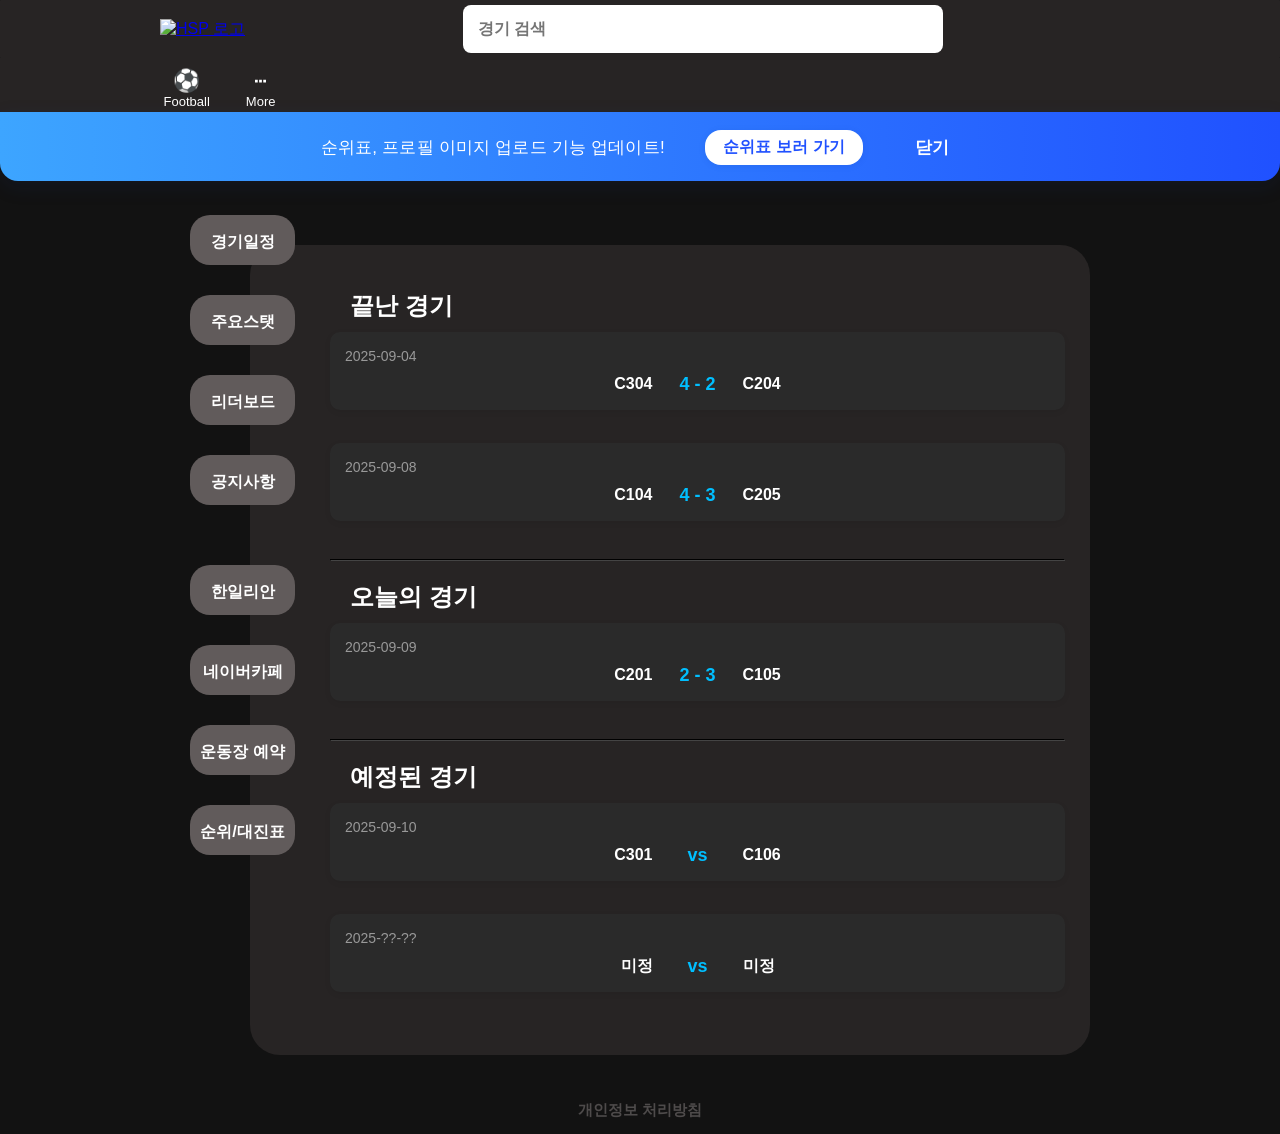
==== index.html @ 28b59bea "Add files via upload" ====
<!DOCTYPE html>
<html lang="ko">
<head>
    <meta charset="UTF-8">
    <meta name="viewport" content="width=device-width, initial-scale=1.0">
    <title>한일픽</title>
    <link rel="stylesheet" href="base.css">
    <link rel="stylesheet" href="matches.css">
    <link rel="stylesheet" href="features.css">
    <link rel="stylesheet" href="modal.css">
    <link rel="icon" href="https://i.imgur.com/Lu3D6Qb.png"/>
    
<!-- Firebase SDK CDN -->
<script type="module">
  import {
    initializeApp
  } from 'https://www.gstatic.com/firebasejs/10.7.1/firebase-app.js';
  
  import {
    getAuth, createUserWithEmailAndPassword, signInWithEmailAndPassword,
    signOut, onAuthStateChanged, updateProfile, sendEmailVerification,
    sendPasswordResetEmail 
  } from 'https://www.gstatic.com/firebasejs/10.7.1/firebase-auth.js';

  import {
    getFirestore,
    doc, setDoc, getDoc, onSnapshot,
    collection, query, where, getDocs
  } from 'https://www.gstatic.com/firebasejs/10.7.1/firebase-firestore.js';

  import {
    getStorage, ref, uploadBytes, getDownloadURL, deleteObject
  } from 'https://www.gstatic.com/firebasejs/10.7.1/firebase-storage.js';

  window.firebase = {
    initializeApp,
    getAuth,
    createUserWithEmailAndPassword,
    signInWithEmailAndPassword,
    signOut,
    onAuthStateChanged,
    sendEmailVerification,
    sendPasswordResetEmail,
    updateProfile,
    getFirestore,
    doc,
    setDoc,
    getDoc,
    collection,
    query,
    where,
    getDocs,
    onSnapshot,
    getStorage,
    ref,
    uploadBytes,
    getDownloadURL,
    deleteObject
  };
</script>

</head>
<body>
    
<header class="navbar">
  <a href="index.html" class="logo">
    <img src="https://i.imgur.com/2cOnCSN.png" alt="HSP 로고" class="logo-img">
  </a>
  <div class="navbar-center">
    <input type="text" class="search-bar" placeholder="경기 검색" autocomplete="off" name="search">
    <div id="profile-box"></div>
  </div>
    </header>

    <nav class="sports-navbar">
        <a class="sports-link active" href="index.html">
            <span class="sports-icon">⚽</span>
            Football
        </a>
        <a class="sports-link" href="#" id="moreLink">
            <span class="sports-icon">⋯</span>
            More
        </a>
    </nav>

<div class="top-notice" id="topNotice">
  <div class="notice-message">
      순위표, 프로필 이미지 업로드 기능 업데이트!
      <a href="leaderboard.html" target="_blank">순위표 보러 가기</a>
      <button class="close-notice">닫기</button>
  </div>
</div>

    <div id="moreModal" class="modal">
        <div class="modal-content">
            <span class="close" id="closeMoreModal">&times;</span>
            <p>더 많은 종목을 추가할 예정입니다</p>
        </div>
    </div>

    <div class="sidebar_1">
        <a href="schedule.html"><h3>경기일정</h3></a>
    </div>

    <div class="sidebar_2">
        <a href="stats.html"><h3>주요스탯</h3></a>
    </div>

    <div class="sidebar_3">
        <a href="leaderboard.html"><h3>리더보드</h3></a>
    </div>

    <div class="sidebar_4">
        <a href="notice.html"><h3>공지사항</h3></a>
    </div>

    <div class="sidebar_5">
        <a href="https://www.hanilians.xyz/"><h3>한일리안</h3></a>
    </div>

    <div class="sidebar_6">
        <a href="https://cafe.naver.com/browns28nd"><h3>네이버카페</h3></a>
    </div>

    <div class="sidebar_7">
        <a href="https://docs.google.com/spreadsheets/d/1R76vC2ENUroEGxSKp9Sx7zwIBLK0iId21OMkAElJoX0/edit?gid=0#gid=0"><h3>운동장 예약</h3></a>
    </div>

    <div class="sidebar_8">
        <a href="standing_table.html"><h3>순위/대진표</h3></a>
    </div>

    <main>
        <section class="main">
            <!-- 관리자 전용 경기 추가 버튼 -->
            <div class="admin-controls">
                <button id="adminAddMatchBtn" style="display: none;">&nbsp;경기 추가</button>
            </div>

            <h2>&nbsp;&nbsp;&nbsp;끝난 경기</h2>
            <div class="match-list">
                <div class="match" data-match-id="45">
                    <div class="match-info">
                        <div class="match-date">2025-09-04</div>
                        <div class="match-teams">
                            <span class="team home">C304</span>
                            <span class="score">4 - 2</span>
                            <span class="team away">C204</span>
                        </div>
                    </div>
                </div>
                
                <div class="match" data-match-id="46">
                    <div class="match-info">
                        <div class="match-date">2025-09-08</div>
                        <div class="match-teams">
                            <span class="team home">C104</span>
                            <span class="score">4 - 3</span>
                            <span class="team away">C205</span>
                        </div>
                    </div>
                </div>
            </div>
            <div class="more-list">
            </div>
            <hr>
            <h2>&nbsp;&nbsp;&nbsp;오늘의 경기</h2>
            <div class="match-list">
                <div class="match" data-match-id="47">
                    <div class="match-info">
                        <div class="match-date">2025-09-09</div>
                        <div class="match-teams">
                            <span class="team home">C201</span>
                            <span class="score">2 - 3</span>
                            <span class="team away">C105</span>
                        </div>
                    </div>
                </div>
            </div>
            <hr>
            <h2>&nbsp;&nbsp;&nbsp;예정된 경기</h2>
            <div class="match-list">
                <div class="match" data-match-id="48">
                    <div class="match-info">
                        <div class="match-date">2025-09-10</div>
                        <div class="match-teams">
                            <span class="team home">C301</span>
                            <span class="score">vs</span>
                            <span class="team away">C106</span>
                        </div>
                    </div>
                </div>
                
                <div class="match" data-match-id="0">
                    <div class="match-info">
                        <div class="match-date">2025-??-??</div>
                        <div class="match-teams">
                            <span class="team home">미정</span>
                            <span class="score">vs</span>
                            <span class="team away">미정</span>
                        </div>
                    </div>
                </div>
            </div>
            <div class="more-list">
            </div>
        </section>
        <p></p>
        <p></p>
    </main>

    <footer class="custom-footer">
      <a class="footer-link" href="footer.html">개인정보 처리방침</a>
    </footer>

    <div class="match-details-panel" id="matchDetailsPanel">
        <div class="panel-header">
            <button class="close-panel" id="closePanelBtn">×</button>
            <h2 id="panelTitle">경기 상세 정보</h2>
        </div>
        <div class="panel-content" id="panelContent">
        </div>
    </div>
    <div class="overlay" id="overlay"></div>

    <!-- 로그인 모달 -->
    <div id="loginModal" class="auth-modal" style="display: none;">
       <div class="auth-modal-content">
         <span class="auth-modal-close" id="closeLoginModal">&times;</span>
         <h2 style="margin-bottom: 24px;">로그인</h2>
         <div class="auth-form">
           <input id="loginEmail" type="email" placeholder="아이디(이메일)" autocomplete="username" name="email" />
           <input id="loginPassword" type="password" placeholder="비밀번호" autocomplete="current-password" name="password" />
           <button id="doLogin" class="auth-btn login-btn" style="width: 100%; margin: 12px 0;">로그인</button>
         </div>
        <div style="display: flex; justify-content: space-between; margin-top: 10px;">
          <a href="#" id="openSignupLink" style="color: #2051ff; font-size: 15px; text-decoration: underline;">가입하기</a>
          <a href="#" id="openPasswordResetLink" style="color: #2051ff; font-size: 15px;">비밀번호를 잊어버리셨나요?</a>
        </div>
       </div>
    </div>

    <!-- 회원가입 모달 -->
    <div id="signupModal" class="auth-modal" style="display: none;">
       <div class="auth-modal-content">
         <span class="auth-modal-close" id="closeSignupModal">&times;</span>
         <h2 style="margin-bottom: 24px;">회원가입</h2>
         <div class="auth-form">
           <input id="signupEmail" type="email" placeholder="이메일 (@hanilgo.cnehs.kr)" name="email" />
           <input id="signupPassword" type="password" placeholder="비밀번호 (6자 이상)" name="password" />
           <button id="openProfileModalBtn" class="auth-btn signup-btn" style="width: 100%; margin: 12px 0;">다음</button>
         </div>
         <div style="display: flex; justify-content: flex-end; margin-top: 10px;">
           <a href="#" id="backToLoginLink" style="color: #2051ff; font-size: 15px; text-decoration: underline;">로그인으로 돌아가기</a>
         </div>
       </div>
    </div>

    <!-- 프로필 모달 (회원가입 완료용) -->
<div id="profileModal" class="auth-modal" style="display: none;">
    <div class="auth-modal-content">
        <span class="auth-modal-close" id="closeProfileModal">&times;</span>
        <h2 style="margin-bottom: 24px;">프로필 설정</h2>
        <div class="auth-form">
            <p style="color: #666; margin-bottom: 16px; font-size: 14px;">
                닉네임을 설정해주세요. (2-20자)
            </p>
            <input id="nickname" type="text" placeholder="닉네임 입력" maxlength="20" />
            
            <!-- 버튼들 -->
            <div class="modal-buttons" style="display: flex; gap: 10px; margin-top: 20px;">
                <button id="signupSaveProfileBtn" class="auth-btn" style="flex: 1;">저장하고 가입</button>
                <button id="checkVerificationBtn" class="auth-btn" style="flex: 1; display: none;">이메일 인증 확인</button>
            </div>
        </div>
    </div>
</div>

    <!-- 비밀번호 재설정 모달 -->
    <div id="passwordResetModal" class="auth-modal" style="display: none;">
      <div class="auth-modal-content">
        <span class="auth-modal-close" id="closePasswordResetModal">&times;</span>
        <h2 style="margin-bottom: 24px;">비밀번호 재설정</h2>
        <div class="auth-form" id="passwordResetForm">
          <p style="color: #666; margin-bottom: 16px; font-size: 14px;">
            가입할 때 사용한 이메일 주소를 입력하면 비밀번호 재설정 링크를 보내드립니다.
          </p>
          <input id="resetEmail" type="email" placeholder="이메일 주소 입력" name="resetEmail" />
          <button id="sendResetEmailBtn" class="auth-btn" style="width: 100%; margin: 12px 0;">
            비밀번호 재설정 이메일 보내기
          </button>
        </div>
        <div style="display: flex; justify-content: flex-end; margin-top: 10px;">
          <a href="#" id="backToLoginFromReset" style="color: #2051ff; font-size: 15px; text-decoration: underline;">로그인으로 돌아가기</a>
        </div>
      </div>
    </div>

    <!-- 프로필 편집 모달 -->
    <div id="profileEditModal" class="profile-edit-modal" style="display: none;">
        <div class="profile-edit-modal-content">
            <span class="profile-edit-modal-close" id="closeProfileEditModal">&times;</span>
            <h2>프로필 편집</h2>
            
            <!-- 현재 프로필 정보 표시 -->
            <div class="current-profile-info">
                <div class="profile-image-container">
                    <img id="currentProfileImage" src="" alt="현재 프로필 이미지">
                    <div class="image-overlay">
                        <button id="changeImageBtn" class="change-image-btn">사진 변경</button>
                    </div>
                    <input type="file" id="imageFileInput" accept="image/*" style="display: none;">
                </div>
                <div class="current-nickname" id="currentNickname"></div>
                <div class="current-email" id="currentEmail"></div>
            </div>
            
            <!-- 편집 폼 -->
            <div class="edit-form">
                <label for="newNickname">새 닉네임</label>
                <input 
                    id="newNickname" 
                    type="text" 
                    placeholder="새 닉네임 입력 (2-20자)" 
                    maxlength="20"
                />
                
                <!-- 이미지 미리보기 -->
                <div id="imagePreviewContainer" style="display: none;">
                    <label>새 프로필 사진 미리보기:</label>
                    <img id="imagePreview" src="" alt="미리보기" class="image-preview">
                    <button id="cancelImageBtn" class="cancel-image-btn">이미지 취소</button>
                </div>
                
                <div class="edit-buttons">
                    <button id="saveProfileBtn" class="edit-btn save-btn">저장</button>
                    <button id="cancelEditBtn" class="edit-btn cancel-btn">취소</button>
                </div>
                
                <!-- 업로드 진행 표시 -->
                <div id="uploadProgress" class="upload-progress" style="display: none;">
                    <div class="progress-bar">
                        <div class="progress-fill"></div>
                    </div>
                    <span class="progress-text">업로드 중...</span>
                </div>
                
                <div id="editSuccessMessage" class="success-message" style="display: none;">
                    프로필이 성공적으로 변경되었습니다!
                </div>
            </div>
        </div>
    </div>


    <!-- 경기 추가 모달 (add-match-modal.html 내용) -->
    <div id="addMatchModal" class="add-match-modal" style="display:none;">
        <div class="add-match-modal-content">
            <span class="add-match-modal-close" id="closeAddMatchModal">&times;</span>
            <h2>새 경기 추가</h2>
            
            <form id="addMatchForm">
                <!-- 기본 정보 섹션 -->
                <div class="form-section">
                    <h3>기본 정보</h3>
                    <div class="form-row">
                        <label>경기 ID:</label>
                        <input type="text" id="matchId" required>
                    </div>
                    <div class="form-row">
                        <label>날짜:</label>
                        <input type="date" id="matchDate" required>
                    </div>
                    <div class="form-row">
                        <label>리그:</label>
                        <input type="text" id="matchLeague" value="호실축구" required>
                    </div>
                    <div class="form-row">
                        <label>상태:</label>
                        <select id="matchStatus" required>
                            <option value="scheduled">예정됨</option>
                            <option value="live">진행중</option>
                            <option value="finished">완료</option>
                            <option value="cancelled">취소됨</option>
                        </select>
                    </div>
                </div>

                <!-- 팀 정보 섹션 -->
                <div class="form-section">
                    <h3>팀 정보 및 점수</h3>
                    <div class="form-row">
                        <label>홈 팀:</label>
                        <input type="text" id="homeTeam" required>
                        <label>점수:</label>
                        <input type="number" id="homeScore" min="0" value="0">
                    </div>
                    <div class="form-row">
                        <label>원정 팀:</label>
                        <input type="text" id="awayTeam" required>
                        <label>점수:</label>
                        <input type="number" id="awayScore" min="0" value="0">
                    </div>
                </div>

                <!-- 통계 섹션 -->
                <div class="form-section">
                    <h3>경기 통계</h3>
                    <div class="form-row">
                        <label>홈 점유율(%):</label>
                        <input type="number" id="homePossession" min="0" max="100" value="50">
                        <label>홈 슈팅:</label>
                        <input type="number" id="homeShots" min="0" value="0">
                    </div>
                    <div class="form-row">
                        <label>원정 점유율(%):</label>
                        <input type="number" id="awayPossession" min="0" max="100" value="50">
                        <label>원정 슈팅:</label>
                        <input type="number" id="awayShots" min="0" value="0">
                    </div>
                </div>

                <!-- 라인업 섹션 -->
                <div class="form-section">
                    <h3>라인업</h3>
                    <div class="lineup-section">
                        <!-- 홈 팀 라인업 -->
                        <div class="team-lineup">
                            <h4 id="homeTeamTitle">홈 팀</h4>
                            <div class="grade-group">
                                <label>3학년:</label>
                                <div class="player-inputs" id="homeThirdGrade">
                                    <input type="text" class="player-input" placeholder="선수 이름">
                                </div>
                                <button type="button" class="add-player-btn" onclick="addPlayer('homeThirdGrade')">선수 추가</button>
                            </div>
                            <div class="grade-group">
                                <label>2학년:</label>
                                <div class="player-inputs" id="homeSecondGrade">
                                    <input type="text" class="player-input" placeholder="선수 이름">
                                </div>
                                <button type="button" class="add-player-btn" onclick="addPlayer('homeSecondGrade')">선수 추가</button>
                            </div>
                            <div class="grade-group">
                                <label>1학년:</label>
                                <div class="player-inputs" id="homeFirstGrade">
                                    <input type="text" class="player-input" placeholder="선수 이름">
                                </div>
                                <button type="button" class="add-player-btn" onclick="addPlayer('homeFirstGrade')">선수 추가</button>
                            </div>
                        </div>

                        <!-- 원정 팀 라인업 -->
                        <div class="team-lineup">
                            <h4 id="awayTeamTitle">원정 팀</h4>
                            <div class="grade-group">
                                <label>3학년:</label>
                                <div class="player-inputs" id="awayThirdGrade">
                                    <input type="text" class="player-input" placeholder="선수 이름">
                                </div>
                                <button type="button" class="add-player-btn" onclick="addPlayer('awayThirdGrade')">선수 추가</button>
                            </div>
                            <div class="grade-group">
                                <label>2학년:</label>
                                <div class="player-inputs" id="awaySecondGrade">
                                    <input type="text" class="player-input" placeholder="선수 이름">
                                </div>
                                <button type="button" class="add-player-btn" onclick="addPlayer('awaySecondGrade')">선수 추가</button>
                            </div>
                            <div class="grade-group">
                                <label>1학년:</label>
                                <div class="player-inputs" id="awayFirstGrade">
                                    <input type="text" class="player-input" placeholder="선수 이름">
                                </div>
                                <button type="button" class="add-player-btn" onclick="addPlayer('awayFirstGrade')">선수 추가</button>
                            </div>
                        </div>
                    </div>
                </div>

                <!-- 버튼들 -->
                <div class="modal-buttons">
                    <button type="button" class="modal-btn cancel-btn" id="cancelAddMatch">취소</button>
                    <button type="submit" class="modal-btn save-btn">경기 추가</button>
                </div>
            </form>
        </div>
    </div>

  
    <!-- 스크립트는 Firebase SDK 로드 후에 실행 -->
    <script type="module" src="auth.js"></script>
    <script src="script.js"></script>
    <script src="admin-controller.js"></script>
</body>
</html>
---- base.css ----
/* ============== 1. 기본 설정 ============== */
body {
  background-color: #121212;
  color: white;
  font-family: Arial, sans-serif;
  margin: 0;
  padding: 0;
}

/* ============== 2. 네비게이션 바 ============== */
.navbar {
  display: flex;
  justify-content: flex-start;
  align-items: center;
  padding: 5px 40px;
  background-color: #272424;
  border-radius: 1px;
  position: relative;
}

.logo-img {
  height: 60px;
  margin-right: 20px;
  vertical-align: middle;
  margin-left: 120px;
}

.navbar-center {
  display: flex;
  align-items: center;
  justify-content: center;
  flex: 1;
  gap: 100px; /* 원하면 조정 */
}

.search-bar {
  flex-grow: 1;
  min-width: 200px;
  max-width: 450px; /* 원하면 최대폭 제한 */
  padding: 15px;
  border-radius: 8px;
  border: none;
  font-weight: bold;
  font-size: 16px;
  margin: 0;
}

#profile-box {
  margin-left: 0;
}

@media (max-width: 1024px) {
  .navbar {
    padding: 5px 10px;
  }
  .logo-img {
    margin-right: 12px;
  }
  .navbar-center {
    gap: 30px;
  }
  .search-bar {
    width: 190px;
    font-size: 14px;
    padding: 10px;
  }
}
@media (max-width: 768px) {
  .navbar {
    flex-direction: column;
    align-items: stretch;
    padding: 5px;
    gap: 8px;
  }
  .navbar-center {
    justify-content: stretch;
    gap: 8px;
    width: 100%;
  }
  .search-bar {
    width: 100%;
    min-width: 0;
    margin-top: 0;
  }
}

/* ============== 3. 메인 레이아웃 ============== */
main {
  display: flex;
  padding: 40px 20px 20px 20px; /* 상단 패딩을 0으로 */
  gap: 20px;
  min-height: 750px;
}

/* ============== 4. 사이드바 영역 ============== */
.sidebar_1, .sidebar_2, .sidebar_3, .sidebar_4, .sidebar_5, .sidebar_6, .sidebar_7, .sidebar_8 {
  background-color: #615b5b;
  height: 50px;
  width: 105px;
  border-radius: 20px;
  text-align: center;
  line-height: 20px;
  font-size: 14px;
}

.sidebar_1 a, .sidebar_2 a, .sidebar_3 a, .sidebar_4 a, .sidebar_5 a, .sidebar_6 a, .sidebar_7 a, .sidebar_8 a {
  text-decoration: none;
  color: white;
}

.sidebar_1 {
  position: absolute;
  top: 215px;
  left: 190px;
}

.sidebar_1 a:hover, .sidebar_2 a:hover, .sidebar_3 a:hover, .sidebar_4 a:hover, .sidebar_5 a:hover, .sidebar_6 a:hover, .sidebar_7 a:hover, .sidebar_8 a:hover {
  color: #7699b6 ;
  text-decoration: underline;
}

.sidebar_2 {
  position: absolute;
  top: 295px;
  left: 190px;
}

.sidebar_3 {
  position: absolute;
  top: 375px;
  left:190px;
}

.sidebar_4 {
  position: absolute;
  top: 455px;
  left: 190px;
}

.sidebar_5 {
  position: absolute;
  top: 565px;
  left: 190px
}

.sidebar_6 {
  position: absolute;
  top: 645px;
  left: 190px;
}

.sidebar_7 {
  position: absolute;
  top: 725px;
  left:190px;
}

.sidebar_8 {
  position: absolute;
  top: 805px;
  left: 190px;
}


/* ============== 5. 메인 콘텐츠 영역 ============== */
.main {
  flex: 1;
  background-color: #272424;
  padding: 25px;
  border-radius: 30px;
  margin-right: 130px;
  margin-left: 230px;
  padding-left: 80px;
}

.main h2 {
  margin-bottom: 10px;
}

.main hr {
  margin: 10px 0 20px 0;
  border-color: #444;
}


/* ============== 18. 반응형 디자인 ============== */
@media (max-width: 1024px) {
  .search-bar {
    margin-left: 20px;
    margin-right: 150px;
  }
  
  main {
    flex-direction: column;
    margin-right: 0;
  }
  
}

@media (max-width: 768px) {
  .navbar {
    flex-wrap: wrap;
  }
  
  .logo {
    width: 100%;
    margin-bottom: 10px;
  }
  
  .search-bar {
    margin-left: 0;
    margin-right: 0;
    order: 2;
    width: 100%;
    margin-top: 10px;
  }
  
  .login, .logout, .add-match {
    position: static;
    margin-left: 10px;
  }
  
  
  main {
    margin-right: 0;
  }
  
  .match-score {
    flex-direction: column;
    gap: 20px;
  }
  
  .score-display {
    margin: 15px 0;
  }
}

/* ============== 19. 폰트 디자인 ============== */
.OtherService {
  font-weight: bold;
  font-style: italic;
  font-size: 14px;
}

.h_class {text-align: center;}

.arrow {
  display: inline-block; /* 줄바꿈 방지 */
  vertical-align: middle; /* 글자 기준 정렬 */
  width: 0;
  height: 0;
  margin-left: 6px; /* 간격 */
  border-top: 6px solid transparent;
  border-bottom: 6px solid transparent;
  border-left: 8px solid #aaa; /* 회색 화살표 */
}

/* ============== 기타 ============*/

.center-image {
  display: block;
  margin: 0 auto;
  }

  .sports-navbar {
    display: flex;
    align-items: flex-end;
    padding-left: 12vw;         /* ← 원하는 만큼 조정! */
    height: 54px;
    background-color: #272424;
    gap: 16px; 
  }
  .sports-navbar .sports-link {
    display: flex;
    flex-direction: column;
    align-items: center;
    text-decoration: none;
    color: #fff;
    font-size: 13px;
    padding: 8px 10px 3px 10px;
    position: relative;
    transition: background 0.2s;
    border-radius: 6px 6px 0 0;
  }
  .sports-navbar .sports-link:hover {
    background: #212f8d;
  }
  .sports-navbar .sports-icon {
    font-size: 22px;
  }

  .modal {
    display: none;
    position: fixed;
    z-index: 9999;
    left: 0; top: 0; width: 100vw; height: 100vh;
    background: rgba(0,0,0,0.4);
    font-weight: bold;
  }
  .modal-content {
    background: #fff;
    color: #222;
    margin: 15% auto;
    padding: 30px 40px;
    border-radius: 10px;
    width: 300px;
    text-align: center;
    position: relative;
    box-shadow: 0 2px 18px #0005;
  }
  .close {
    position: absolute;
    right: 18px;
    top: 8px;
    font-size: 22px;
    color: #888;
    cursor: pointer;
  }
/* ============== 20. 페이지네이션 ============== */
.pagination {
  display: flex;
  justify-content: space-between;
  align-items: center;
  gap: 60px;
  margin-bottom: 30px;
}

.pagination-btn {
  color: #2051ff;
  border: 1px solid #2051ff;
  background: white;
  border-radius: 6px;
  padding: 8px 16px;
  cursor: pointer;
  font-weight: bold;
  display: flex;
  align-items: center;
  gap: 8px;
  font-size: 16px;
  transition: background 0.2s;
}

.pagination-btn:disabled {
  color: #aaa;
  border-color: #aaa;
  cursor: not-allowed;
}

/* 테이블 표 */

/* 2x2 배치를 위한 추가 스타일 */
.group-tables {
  display: grid;
  grid-template-columns: repeat(2, 1fr);
  grid-template-rows: repeat(2, 1fr);
  gap: 40px 50px; /* 행, 열 간격 */
  justify-items: center;
  margin-top: 10px;
  width: 100%;
  max-width: 900px;
  margin-left: auto;
  margin-right: auto;
}
.group-table-container {
  min-width: 340px;
  min-height: 210px;
  background: #444;
  border-radius: 14px;
  padding: 18px 14px 10px 14px;
  box-shadow: 0 2px 10px rgba(30, 58, 138, 0.09);
  margin-bottom: 0;
  display: flex;
  flex-direction: column;
  justify-content: flex-start;
}

.group-table-container h3 {
  color: #3da5ff;
  text-align: center;
  margin-bottom: 8px;
  font-size: 19px;
  letter-spacing: 2px;
}

.group-table-container table {
  width: 100%;
  font-size: 15px;
  margin: 0;
  border-collapse: collapse;
  background: transparent;
}

.group-table-container th,
.group-table-container td {
  font-size: 15px;
  padding: 10px 6px;
  color: #fff;              
  text-align: center;
  background: transparent;
}

.group-table-container th {
  font-weight: bold;
  border-bottom: 2px solid #3da5ff;
  color: #3da5ff;
  background: transparent;
}

.group-table-container tr:not(:last-child) td {
  border-bottom: 1px solid #555;
}

/* 반응형: 모바일에서는 1열로 */
@media (max-width: 900px) {
  .group-tables {
    grid-template-columns: 1fr;
    grid-template-rows: none;
    gap: 28px 0;
  }
  .group-table-container {
    min-width: 0;
    width: 90vw;
    max-width: 420px;
  }
}

/* ============== bracket ============== */

.bracket-container {
  display: flex;
  gap: 40px;
  padding: 20px;
  background: #444;
  justify-content: center;
  border-radius: 30px;
}
.stage {
  min-width: 180px;
}
.stage-title {
  font-weight: bold;
  text-align: center;
  margin-bottom: 10px;
}
.match {
  background: #111111;
  border-radius: 8px;
  box-shadow: 0 2px 6px #0001;
  margin-bottom: 18px;
  padding: 6px 10px;
  min-height: 48px;
  display: flex;
  flex-direction: column;
  justify-content: center;
}
.team_table {
  display: flex;
  justify-content: space-between;
  align-items: center;
  font-size: 15px;
  margin: 2px 0;
}
.winner {
  font-weight: bold;
  color: #249e14;
}
.final {
  background: #ffe480;
  border-radius: 3px;
  padding: 1px 4px;
  display: inline-block;
  font-size: 13px;
  margin-top: 4px;
}
.final-match {
  border: 2px solid #ffd700;
}
.vs {
  text-align: center;
  font-weight: bold;
  margin: 5px 0;
}
.date-info {
  color: #888;
  font-size: 11px;
  margin-top: 2px;
  text-align: right;
}

/* */
.stage {
  position: relative;
}

.match_table {
  position: relative;
  margin-bottom: 30px;
  background-color: #2a2a2a;
  border-radius: 10px;
  padding: 15px;
  transition: all 0.3s ease;
  cursor: pointer;
}

.match_table:hover {
  background-color: #333;
  transform: translateY(-2px);
  box-shadow: 0 5px 15px rgba(0, 0, 0, 0.3);
}

/* 개인정보 처리방침 영역 스타일 (다크 모드 기본) */
.privacy-policy {
  background-color: #232323;
  color: #eee;
  padding: 28px 34px;
  border-radius: 18px;
  margin-top: 20px;
  max-width: 800px;
  font-size: 15px;
  line-height: 1.8;
  box-shadow: 0 2px 12px #0003;
}

.privacy-policy h3 {
  color: #8ecfff;
  margin-top: 0;
  margin-bottom: 18px;
}

.privacy-policy strong {
  color: #b6e3ff;
  font-weight: bold;
}

@media (max-width: 900px) {
  .privacy-policy {
    padding: 16px 8vw;
    font-size: 14px;
  }
}

@media (max-width: 600px) {
  .privacy-policy {
    padding: 10px 2vw;
    border-radius: 10px;
    font-size: 13px;
  }
  .privacy-policy h3 {
    font-size: 17px;
  }
}

/* 라이트 모드 지원 */
body.light-mode .privacy-policy {
  background-color: #f9fafd;
  color: #222;
  box-shadow: 0 2px 14px #b3d2ff33;
  border: 1px solid #ddefff;
}

body.light-mode .privacy-policy h3 {
  color: #2051ff;
}

body.light-mode .privacy-policy strong {
  color: #2051ff;
}

/* 푸터 스타일 (개인정보 처리방침 링크만!) */
.custom-footer {
  width: 100%;
  margin: 0 auto;
  padding: 26px 0 14px 0;
  background: none;
  text-align: center;
  font-size: 15px;
  box-sizing: border-box;
}

.footer-link {
  color: #4e4b4b;
  font-weight: 600;
  text-decoration: none;
  transition: color .18s;
  cursor: pointer;
  font-family: 'Pretendard', 'Arial', sans-serif;
}

.footer-link:hover,
.footer-link:focus {
  color: #1e45f1;
  text-decoration: underline;
}

@media (max-width: 600px) {
  .custom-footer {
    font-size: 13px;
    padding: 13px 0 7px 0;
  }
}

/* 라이트 모드 지원 */
body.light-mode .custom-footer {
  background: none;
}

body.light-mode .footer-link {
  color: #333;
}

body.light-mode .footer-link:hover,
body.light-mode .footer-link:focus {
  color: #2051ff;
}

/* --- 기존 스타일 유지 --- */

/* --------- 탭 영역 --------- */
.tab-container {
  margin-top: 28px;
}
.tabs {
  display: flex;
  gap: 10px;
  border-bottom: 2px solid #444;
}
body.light-mode .tabs { border-bottom: 2px solid #b8d1fa; }
.tab {
  padding: 10px 24px;
  cursor: pointer;
  font-weight: bold;
  color: #a8b8d8;
  border-radius: 10px 10px 0 0;
  background: none;
  border: none;
  transition: background 0.18s, color 0.18s;
}
.tab.active {
  color: #2051ff;
  background: #232a3c;
  border-bottom: 2px solid #2051ff;
}
body.light-mode .tab { color: #2051ff99; }
body.light-mode .tab.active {
  color: #2051ff;
  background: #f1f6ff;
  border-bottom: 2px solid #2051ff;
}
.tab-content {
  padding: 22px 0 0 0;
  display: none;
  animation: fadeInTab 0.5s;
}
.tab-content.active {
  display: block;
}
@keyframes fadeInTab {
  from { opacity: 0; transform: translateY(16px);}
  to { opacity: 1; transform: translateY(0);}
}

/* ============== 개선된 라인업 영역 ============== */

/* 라인업 전체 컨테이너 */
.lineup-field {
  position: relative;
  width: 100%;
  max-width: 900px; /* 더 넓게 */
  margin: 20px auto;
  padding: 0;
  background: linear-gradient(135deg, #1a2332 0%, #2d3748 100%);
  border-radius: 20px;
  border: 2px solid #4a5568;
  overflow: hidden;
  box-shadow: 0 8px 32px rgba(0, 0, 0, 0.3);
}

/* 라이트 모드 */
body.light-mode .lineup-field {
  background: linear-gradient(135deg, #f7fafc 0%, #edf2f7 100%);
  border: 2px solid #cbd5e0;
  box-shadow: 0 8px 32px rgba(0, 0, 0, 0.1);
}

/* 축구장 배경 패턴 */
.lineup-bg {
  position: absolute;
  top: 0;
  left: 0;
  width: 100%;
  height: 100%;
  background: 
    linear-gradient(90deg, transparent 49%, rgba(255,255,255,0.1) 50%, transparent 51%),
    radial-gradient(circle at 50% 50%, transparent 60px, rgba(255,255,255,0.05) 61px, transparent 62px);
  z-index: 1;
  pointer-events: none;
}

body.light-mode .lineup-bg {
  background: 
    linear-gradient(90deg, transparent 49%, rgba(0,0,0,0.05) 50%, transparent 51%),
    radial-gradient(circle at 50% 50%, transparent 60px, rgba(0,0,0,0.03) 61px, transparent 62px);
}

/* 팀별 라인업 컨테이너 */
.lineup-sides {
  position: relative;
  display: flex;
  justify-content: space-between;
  align-items: stretch;
  padding: 30px 20px;
  min-height: 350px; /* 높이 증가 */
  z-index: 2;
  gap: 80px; /* 적절한 간격 */
}

/* 각 팀 라인업 */
.lineup-team {
  flex: 1;
  max-width: 380px; /* 최대 너비 설정 */
  background: rgba(26, 32, 44, 0.85);
  backdrop-filter: blur(10px);
  border-radius: 16px;
  padding: 20px 16px;
  border: 1px solid rgba(255, 255, 255, 0.1);
  box-shadow: 0 4px 20px rgba(0, 0, 0, 0.2);
  transition: all 0.3s ease;
}

.lineup-team:hover {
  transform: translateY(-2px);
  box-shadow: 0 8px 30px rgba(0, 0, 0, 0.3);
}

body.light-mode .lineup-team {
  background: rgba(255, 255, 255, 0.9);
  border: 1px solid rgba(0, 0, 0, 0.1);
  box-shadow: 0 4px 20px rgba(0, 0, 0, 0.05);
}

body.light-mode .lineup-team:hover {
  box-shadow: 0 8px 30px rgba(0, 0, 0, 0.1);
}

/* 학년별 그룹 */
.lineup-group {
  display: flex;
  align-items: flex-start; /* 상단 정렬로 변경 */
  margin-bottom: 18px; /* 간격 조정 */
  gap: 12px;
  flex-wrap: wrap; /* 줄바꿈 허용 */
}

.lineup-group:last-child {
  margin-bottom: 0;
}

/* 포지션 라벨 (학년) */
.position-label {
  font-size: 13px;
  font-weight: bold;
  color: #63b3ed;
  padding: 6px 12px;
  background: rgba(99, 179, 237, 0.1);
  border-radius: 20px;
  text-align: center;
  border: 1px solid rgba(99, 179, 237, 0.3);
  letter-spacing: 0.5px;
  white-space: nowrap; /* 라벨 줄바꿈 방지 */
  flex-shrink: 0; /* 축소 방지 */
  min-width: 45px; /* 최소 너비 */
}

body.light-mode .position-label {
  color: #2b6cb0;
  background: rgba(43, 108, 176, 0.1);
  border: 1px solid rgba(43, 108, 176, 0.2);
}

/* 선수들 컨테이너 */
.players-container {
  display: grid;
  grid-template-columns: repeat(auto-fit, minmax(70px, 1fr)); /* 그리드 사용 */
  gap: 6px;
  flex: 1;
  max-width: 100%;
}

/* 7개 이상일 때 더 조밀하게 */
.players-container:has(.player:nth-child(7)) {
  grid-template-columns: repeat(auto-fit, minmax(60px, 1fr));
  gap: 4px;
}

/* 개별 선수 */
.player {
  background: linear-gradient(135deg, #4299e1 0%, #3182ce 100%);
  color: white;
  padding: 6px 10px; /* 패딩 축소 */
  border-radius: 20px; /* 모서리 덜 둥글게 */
  font-size: 12px; /* 폰트 크기 축소 */
  font-weight: 600;
  text-shadow: 0 1px 2px rgba(0, 0, 0, 0.2);
  box-shadow: 0 2px 8px rgba(66, 153, 225, 0.3);
  transition: all 0.2s ease;
  cursor: default;
  border: 1px solid rgba(255, 255, 255, 0.2);
  position: relative;
  overflow: hidden;
  text-align: center;
  white-space: nowrap; /* 텍스트 줄바꿈 방지 */
  text-overflow: ellipsis; /* 길면 ... 표시 */
  min-width: 0; /* flexbox에서 텍스트 축소 허용 */
}

.player::before {
  content: '';
  position: absolute;
  top: 0;
  left: -100%;
  width: 100%;
  height: 100%;
  background: linear-gradient(90deg, transparent, rgba(255,255,255,0.2), transparent);
  transition: left 0.5s ease;
}

.player:hover {
  transform: translateY(-1px);
  box-shadow: 0 4px 12px rgba(66, 153, 225, 0.4);
}

.player:hover::before {
  left: 100%;
}

body.light-mode .player {
  background: linear-gradient(135deg, #2b6cb0 0%, #2c5282 100%);
  box-shadow: 0 2px 8px rgba(43, 108, 176, 0.2);
}

body.light-mode .player:hover {
  box-shadow: 0 4px 12px rgba(43, 108, 176, 0.3);
}

/* VS 라벨 */
.vs-label {
  position: absolute;
  top: 50%;
  left: 50%;
  transform: translate(-50%, -50%);
  font-size: 24px;
  font-weight: bold;
  color: #e2e8f0;
  background: rgba(26, 32, 44, 0.9);
  padding: 12px 20px;
  border-radius: 50px;
  border: 2px solid #4a5568;
  box-shadow: 0 4px 20px rgba(0, 0, 0, 0.3);
  letter-spacing: 2px;
  z-index: 3;
  backdrop-filter: blur(10px);
}

body.light-mode .vs-label {
  color: #2d3748;
  background: rgba(255, 255, 255, 0.95);
  border: 2px solid #cbd5e0;
  box-shadow: 0 4px 20px rgba(0, 0, 0, 0.1);
}

/* 팀별 구분을 위한 추가 스타일 */
.lineup-team.lineup-home {
  border-left: 4px solid #48bb78;
}

.lineup-team.lineup-away {
  border-right: 4px solid #ed8936;
}

.lineup-home .position-label {
  color: #48bb78;
  background: rgba(72, 187, 120, 0.1);
  border-color: rgba(72, 187, 120, 0.3);
}

.lineup-away .position-label {
  color: #ed8936;
  background: rgba(237, 131, 54, 0.1);
  border-color: rgba(237, 131, 54, 0.3);
}

.lineup-home .player {
  background: linear-gradient(135deg, #48bb78 0%, #38a169 100%);
  box-shadow: 0 2px 8px rgba(72, 187, 120, 0.3);
}

.lineup-away .player {
  background: linear-gradient(135deg, #ed8936 0%, #dd6b20 100%);
  box-shadow: 0 2px 8px rgba(237, 131, 54, 0.3);
}

.lineup-home .player:hover {
  box-shadow: 0 4px 12px rgba(72, 187, 120, 0.4);
}

.lineup-away .player:hover {
  box-shadow: 0 4px 12px rgba(237, 131, 54, 0.4);
}

/* 반응형 디자인 */
@media (max-width: 1024px) {
  .lineup-field {
    max-width: 95vw;
  }
  
  .lineup-sides {
    gap: 60px;
    padding: 25px 15px;
  }
  
  .lineup-team {
    max-width: 350px;
    padding: 18px 14px;
  }
  
  .players-container {
    grid-template-columns: repeat(auto-fit, minmax(65px, 1fr));
  }
  
  .players-container:has(.player:nth-child(7)) {
    grid-template-columns: repeat(auto-fit, minmax(55px, 1fr));
  }
}

@media (max-width: 768px) {
  .lineup-field {
    margin: 15px auto;
    max-width: 95vw;
  }
  
  .lineup-sides {
    flex-direction: column;
    gap: 20px;
    padding: 20px 15px;
    min-height: auto;
  }
  
  .lineup-team {
    max-width: 100%;
    padding: 16px 12px;
  }
  
  .vs-label {
    position: static;
    transform: none;
    align-self: center;
    font-size: 20px;
    padding: 8px 16px;
    margin: 10px 0;
    z-index: 1;
  }
  
  .lineup-group {
    flex-direction: column;
    align-items: flex-start;
    gap: 8px;
  }
  
  .players-container {
    grid-template-columns: repeat(auto-fit, minmax(80px, 1fr));
    width: 100%;
  }
  
  .players-container:has(.player:nth-child(7)) {
    grid-template-columns: repeat(auto-fit, minmax(70px, 1fr));
  }
  
  .position-label {
    font-size: 13px;
    padding: 5px 10px;
  }
  
  .player {
    font-size: 12px;
    padding: 6px 8px;
  }
}

@media (max-width: 480px) {
  .lineup-sides {
    padding: 15px 10px;
  }
  
  .lineup-team {
    padding: 12px 8px;
  }
  
  .players-container {
    grid-template-columns: repeat(auto-fit, minmax(70px, 1fr));
    gap: 4px;
  }
  
  .players-container:has(.player:nth-child(7)) {
    grid-template-columns: repeat(auto-fit, minmax(60px, 1fr));
    gap: 3px;
  }
  
  .player {
    font-size: 11px;
    padding: 5px 6px;
  }
  
  .vs-label {
    font-size: 18px;
    padding: 6px 14px;
  }
}

/* 빈 라인업 처리 */
.lineup-group:empty::after {
  content: '선수 정보 없음';
  color: #a0aec0;
  font-style: italic;
  font-size: 12px;
  text-align: center;
  padding: 10px;
  background: rgba(160, 174, 192, 0.1);
  border-radius: 8px;
}

body.light-mode .lineup-group:empty::after {
  color: #718096;
  background: rgba(113, 128, 150, 0.1);
}

/* 채팅창 UI */
.chat-content {
  width: 100%;
  max-width: 480px;
  margin: 0 auto;
  padding: 8px 0;
}

.chat-messages {
  height: 210px;
  background: var(--chat-bg, #161d2a);
  border-radius: 16px;
  overflow-y: auto;
  padding: 16px 16px;
  font-size: 15px;
  margin-bottom: 10px;
  display: flex;
  flex-direction: column;
  gap: 8px;
  box-shadow: 0 2px 8px #0002;
  border: 1px solid var(--chat-border, #27357a);
  transition: background 0.2s, border-color 0.2s;
}
.chat-msg {
  background: var(--bubble-bg, #2e3545);
  color: var(--bubble-color, #fff);
  padding: 10px 16px 16px 16px;
  border-radius: 18px 18px 18px 4px;
  max-width: 80%;
  margin-bottom: 2px;
  display: flex;
  flex-direction: column;
  align-items: flex-start;
  align-self: flex-start;
  word-break: break-word;
  box-shadow: 0 2px 8px #0001;
  position: relative;
  font-size: 15px;
  gap: 2px;
  transition: background 0.15s, color 0.15s;
}

.chat-msg.me {
  --bubble-bg: #2051ff;
  --bubble-color: #fff;
  align-self: flex-end;
  border-radius: 18px 18px 4px 18px;
  background: var(--bubble-bg);
  color: var(--bubble-color);
}
/* 닉네임, 메시지, 시간 */
.chat-nick {
  font-size: 12px;
  color: #7abfff;
  font-weight: bold;
  margin-bottom: 1px;
  letter-spacing: 0.2px;
}
body.light-mode .chat-nick { color: #2051ff; }

.chat-text {
  font-size: 15px;
  word-break: break-all;
  margin-bottom: 2px;
}

.chat-time {
  font-size: 11px;
  color: #b1c4e7;
  align-self: flex-end;
  margin-top: 2px;
}
body.light-mode .chat-time { color: #5571a2; }
.chat-form {
  display: flex;
  gap: 7px;
}
.chat-form {
  display: flex;
  gap: 7px;
  align-items: center;
}
#chatInput {
  flex: 1;
  padding: 10px 12px;
  border-radius: 8px;
  border: 1.5px solid #345ece;
  font-size: 15px;
  outline: none;
  background: #232d42;
  color: #fff;
  transition: background 0.15s, border-color 0.15s, color 0.15s;
}
#chatInput:focus {
  border-color: #2051ff;
  background: #19223a;
}
body.light-mode #chatInput {
  background: #fafdff;
  color: #222;
  border: 1.5px solid #b8d1fa;
}
body.light-mode #chatInput:focus {
  border-color: #2051ff;
  background: #eaf3fe;
}
#sendChatBtn {
  background: #2051ff;
  color: #fff;
  border: none;
  border-radius: 8px;
  padding: 10px 20px;
  cursor: pointer;
  font-size: 15px;
  font-weight: bold;
  transition: background 0.18s;
  box-shadow: 0 2px 8px #2051ff22;
}
#sendChatBtn:hover {
  background: #1537a6;
}
body.light-mode #sendChatBtn {
  background: #2051ff;
  color: #fff;
  box-shadow: 0 2px 10px #b3d2ff33;
}
.chat-login-notice {
  margin-top: 10px;
  text-align: center;
}
.chat-login-notice .login-btn {
  background: #2051ff;
  color: #fff;
  border: none;
  border-radius: 8px;
  padding: 8px 18px;
  font-weight: 600;
  cursor: pointer;
  box-shadow: 0 2px 8px #2051ff22;
}

@media (max-width: 700px) {
  .tab-content, .chat-content, .lineup-field { padding: 0; }
  .lineup-bg { height: 140px; }
  .chat-messages { height: 120px; font-size: 13px; }
  .tabs .tab { font-size: 14px; padding: 7px 8px; }
  .lineup-team { min-width: 80px; padding: 7px 4px; }
}


body.light-mode .chat-messages {
  --chat-bg: #f7faff;
  --chat-border: #b8d1fa;
  background: var(--chat-bg);
  border: 1px solid var(--chat-border);
  box-shadow: 0 2px 16px #b3d2ff33;
}

/* 라이트 모드 버블 */
body.light-mode .chat-msg {
  --bubble-bg: #e7f0ff;
  --bubble-color: #222;
  border: 1px solid #c1d3f7;
}
body.light-mode .chat-msg.me {
  --bubble-bg: #2051ff;
  --bubble-color: #fff;
}

/* 상단 공지사항 개선된 스타일 */
.top-notice {
  position: relative;
  width: 100%;
  background-color: rgb(26,83,228);
  color: white;
  padding: 10px 20px;
  z-index: 100;
  display: flex;
  justify-content: center;    /* ★ 가운데 정렬 */
  align-items: center;
  font-size: 14px;
  box-sizing: border-box; /* 패딩 포함한 너비 계산 */
  min-height: 44px; /* 최소 높이 설정 */
  flex-wrap: wrap; /* 작은 화면에서 줄바꿈 허용 */
  gap: 10px; /* 요소 간 간격 */
}

.notice-message {
  flex: 1;
  min-width: 200px; /* 최소 너비 설정 */
  font-weight: bold;
  justify-content: center;    /* ★ 가운데 정렬 */
  text-align: center;         /* 텍스트 가운데 정렬 */
  gap: 10px;                  /* 간격을 줄임 */
}

.notice-message a {
  color: #ffd9d9;
  text-decoration: underline;
  margin-left: 8px;           /* 간격을 줄임 */
  white-space: nowrap; /* 링크 텍스트 줄바꿈 방지 */
}

.close-notice {
  background: none;
  border: none;
  color: white;
  cursor: pointer;
  font-weight: bold;
  font-size: 16px;
  padding: 5px 8px;
  border-radius: 3px;
  transition: background-color 0.2s;
  flex-shrink: 0; /* 축소 방지 */
  min-width: 40px; /* 최소 너비 보장 */
  height: 30px; /* 고정 높이 */
  display: flex;
  align-items: center;
  justify-content: center;
}

.close-notice:hover {
  background-color: rgba(255, 255, 255, 0.1);
}

/* 태블릿 크기 */
@media (max-width: 768px) {
  .top-notice {
    padding: 8px 15px;
    font-size: 13px;
  }
  
  .notice-message {
    min-width: 150px;
  }
  
  .close-notice {
    font-size: 14px;
    min-width: 35px;
    height: 28px;
  }
}

/* 모바일 크기 */
@media (max-width: 480px) {
  .top-notice {
    padding: 6px 10px;
    font-size: 12px;
    min-height: 40px;
  }
  
  .notice-message {
    min-width: 120px;
    line-height: 1.3;
  }
  
  .notice-message a {
    margin-left: 3px;
  }
  
  .close-notice {
    font-size: 14px;
    min-width: 32px;
    height: 26px;
    padding: 3px 6px;
  }
}

/* 매우 작은 화면 */
@media (max-width: 320px) {
  .top-notice {
    padding: 5px 8px;
    font-size: 11px;
    gap: 5px;
  }
  
  .notice-message {
    min-width: 100px;
  }
  
  .close-notice {
    font-size: 12px;
    min-width: 28px;
    height: 24px;
  }
}

.top-notice {
  background: linear-gradient(90deg, #3da5ff 0%, #2051ff 100%);
  color: #fff;
  padding: 18px 30px 16px 34px;
  border-radius: 0 0 18px 18px;
  margin-bottom: 24px;
  font-size: 17px;
  box-shadow: 0 6px 20px #13357c22;
  position: relative;
  display: flex;
  align-items: center;
  justify-content: center;
  z-index: 100;
}

.notice-message {
  display: flex;
  align-items: center;
  gap: 22px;
  font-weight: 500;
  letter-spacing: 0.2px;
}

.notice-message a {
  background: #fff;
  color: #2051ff;
  border-radius: 16px;
  padding: 7px 18px;
  font-size: 15.5px;
  font-weight: bold;
  margin-left: 18px;
  box-shadow: 0 1px 6px #1643a022;
  text-decoration: none;
  transition: background 0.15s, color 0.15s, box-shadow 0.2s;
  border: none;
  display: inline-block;
}

.notice-message a:hover,
.notice-message a:focus {
  background: #2051ff;
  color: #fff;
  box-shadow: 0 2px 12px #2051ff55;
  text-decoration: underline;
}

.top-notice .close-notice {
  margin-left: 16px;               /* 간격을 줄임 */
  background: none;
  border: none;
  color: #fff;
  font-size: 16.5px;
  font-weight: bold;
  cursor: pointer;
  padding: 7px 14px;
  border-radius: 8px;
  transition: background 0.12s, color 0.12s;
}

.top-notice .close-notice:hover,
.top-notice .close-notice:focus {
  background: #fff3;
  color: #ffe480;
}

/* 모바일 대응 */
@media (max-width: 600px) {
  .top-notice {
    font-size: 14.5px;
    padding: 11px 6vw 10px 6vw;
    border-radius: 0 0 12px 12px;
    flex-direction: column;
    gap: 8px;
  }
  .notice-message {
    flex-direction: column;
    gap: 8px;
    text-align: center;
  }
  .top-notice .close-notice {
    margin-left: 0;
    margin-top: 5px;
    font-size: 15px;
    padding: 6px 14px;
  }
  .notice-message a {
    margin-left: 0;
    padding: 6px 16px;
    font-size: 14.5px;
  }
}

/* 프로필 편집 모달 스타일 추가 */
.profile-image-container {
    position: relative;
    display: inline-block;
    width: 120px;
    height: 120px;
    border-radius: 50%;
    overflow: hidden;
    cursor: pointer;
}

.profile-image-container:hover .image-overlay {
    opacity: 1;
}

.image-overlay {
    position: absolute;
    top: 0;
    left: 0;
    right: 0;
    bottom: 0;
    background: rgba(0, 0, 0, 0.5);
    display: flex;
    align-items: center;
    justify-content: center;
    opacity: 0;
    transition: opacity 0.3s ease;
}

.change-image-btn {
    background: #2051ff;
    color: white;
    border: none;
    padding: 8px 12px;
    border-radius: 4px;
    font-size: 12px;
    cursor: pointer;
    transition: background 0.3s ease;
}

.change-image-btn:hover {
    background: #1840cc;
}

.image-preview {
    width: 100px;
    height: 100px;
    border-radius: 50%;
    object-fit: cover;
    margin: 10px 0;
    border: 2px solid #ddd;
}

.cancel-image-btn {
    background: #ff4757;
    color: white;
    border: none;
    padding: 6px 12px;
    border-radius: 4px;
    font-size: 12px;
    cursor: pointer;
    margin-left: 10px;
}

.cancel-image-btn:hover {
    background: #ff3742;
}

.upload-progress {
    margin: 15px 0;
    text-align: center;
}

.progress-bar {
    width: 100%;
    height: 6px;
    background: #f0f0f0;
    border-radius: 3px;
    overflow: hidden;
    margin-bottom: 5px;
}

.progress-fill {
    height: 100%;
    background: #2051ff;
    width: 0%;
    transition: width 0.3s ease;
    border-radius: 3px;
}

.progress-text {
    font-size: 12px;
    color: #666;
}

/* 현재 프로필 이미지 스타일 */
#currentProfileImage {
    width: 120px;
    height: 120px;
    border-radius: 50%;
    object-fit: cover;
}
---- matches.css ----
/* ============== 6. 경기 목록 스타일 ============== */
.match-list {
  display: flex;
  flex-direction: column;
  gap: 15px;
  margin-bottom: 20px;
}

.match {
  background-color: #2a2a2a;
  border-radius: 10px;
  padding: 15px;
  transition: all 0.3s ease;
  cursor: pointer;
}

.match:hover {
  background-color: #333;
  transform: translateY(-2px);
  box-shadow: 0 5px 15px rgba(0, 0, 0, 0.3);
}

.match-info {
  display: flex;
  flex-direction: column;
  gap: 10px;
}

.match-date {
  font-size: 14px;
  color: #999;
}

.match-teams {
  display: flex;
  justify-content: space-between;
  align-items: center;
}

.team {
  font-weight: bold;
  flex: 1;
}

.home {
  text-align: right;
  padding-right: 15px;
}

.away {
  text-align: left;
  padding-left: 15px;
}

.score {
  font-size: 18px;
  font-weight: bold;
  color: #00bfff;
  min-width: 60px;
  text-align: center;
}

/* ============== 10. 경기 상세 정보 패널 ============== */
.match-details-panel {
  position: fixed;
  top: 50%;
  left: 50%;
  transform: translate(-50%, -50%) scale(0.9);
  background-color: #1e1e1e;
  border-radius: 15px;
  width: 80%;
  max-width: 800px;
  max-height: 80vh;
  overflow-y: auto;
  z-index: 1001;
  box-shadow: 0 10px 25px rgba(0, 0, 0, 0.5);
  opacity: 0;
  visibility: hidden;
  transition: all 0.3s ease;
}

.match-details-panel.active {
  opacity: 1;
  visibility: visible;
  transform: translate(-50%, -50%) scale(1);
}

.panel-header {
  display: flex;
  justify-content: space-between;
  align-items: center;
  padding: 15px 20px;
  border-bottom: 1px solid #333;
}

.panel-header h2 {
  margin: 0;
  font-size: 20px;
}

.close-panel {
  background: none;
  border: none;
  color: #999;
  font-size: 24px;
  cursor: pointer;
  transition: color 0.2s;
}

.close-panel:hover {
  color: white;
}

.panel-content {
  padding: 20px;
}

.overlay {
  position: fixed;
  top: 0;
  left: 0;
  width: 100%;
  height: 100%;
  background-color: rgba(0, 0, 0, 0.7);
  z-index: 1000;
  opacity: 0;
  visibility: hidden;
  transition: all 0.3s ease;
}

.overlay.active {
  opacity: 1;
  visibility: visible;
}

/* ============== 11. 경기 상세 정보 스타일 ============== */
.match-detail-header {
  display: flex;
  justify-content: space-between;
  margin-bottom: 20px;
}

.match-date, .match-league {
  color: #999;
  font-size: 14px;
}

.match-score {
  display: flex;
  justify-content: space-between;
  align-items: center;
  margin-bottom: 30px;
}

.team-info {
  display: flex;
  flex-direction: column;
  align-items: center;
  width: 150px;
}

.team-logo {
  width: 60px;
  height: 60px;
  background-color: #333;
  border-radius: 50%;
  display: flex;
  justify-content: center;
  align-items: center;
  font-size: 24px;
  font-weight: bold;
  margin-bottom: 10px;
}

.team-logo img {
  border-radius: 50%;
}

.team-name {
  font-size: 16px;
  font-weight: bold;
  text-align: center;
}

.score-display {
  font-size: 36px;
  font-weight: bold;
  color: #00bfff;
}

/* ============== 12. 통계 스타일 ============== */
.match-stats {
  margin: 30px 0;
}

.stat-row {
  display: flex;
  justify-content: space-between;
  align-items: center;
  margin-bottom: 5px;
}

.stat-value {
  width: 40px;
  text-align: center;
  font-weight: bold;
}

.stat-bar {
  flex: 1;
  height: 12px;
  margin: 0 15px;
  display: flex;
  border-radius: 6px;
  overflow: hidden;
}

.home-stat {
  background-color: #00bfff;
  height: 100%;
}

.away-stat {
  background-color: #ff4500;
  height: 100%;
}

.stat-label {
  text-align: center;
  color: #999;
  margin-bottom: 15px;
}

/* ============== 13. 탭 스타일 ============== */
.tab-container {
  margin-top: 30px;
}

.tabs {
  display: flex;
  border-bottom: 1px solid #333;
  margin-bottom: 20px;
}

.tab {
  padding: 10px 20px;
  cursor: pointer;
  border-bottom: 2px solid transparent;
  transition: all 0.2s;
}

.tab.active {
  border-bottom-color: #00bfff;
  color: #00bfff;
}

.tab-content {
  margin-top: 20px;
}

/* ============== 14. 이벤트 타임라인 스타일 ============== */
.event {
  display: flex;
  align-items: center;
  margin-bottom: 15px;
  padding-bottom: 15px;
  border-bottom: 1px solid #333;
}

.event-time {
  width: 30px;
  font-weight: bold;
  color: #999;
}

.event-icon {
  font-size: 20px;
  margin: 0 15px;
}

.event-info {
  flex: 1;
}

.player-name {
  font-weight: bold;
  margin-bottom: 5px;
}

.event-detail {
  color: #999;
  font-size: 14px;
}

/* ============== 16. 라인업 스타일 ============== */
.lineups-container {
  margin-top: 20px;
}

.lineups-teams {
  display: flex;
  gap: 20px;
}

.lineup-team {
  flex: 1;
  background-color: #222;
  border-radius: 10px;
  padding: 15px;
}

.lineup-team h3 {
  text-align: center;
  margin-bottom: 15px;
  padding-bottom: 5px;
  border-bottom: 1px solid #444;
}

.field-container {
  display: flex;
  flex-direction: column;
  gap: 15px;
}

.position-group {
  display: flex;
  gap: 10px;
}

.position-label {
  font-weight: bold;
  color: #999;
  width: 30px;
  text-align: center;
  padding-top: 10px;
}

.players-list {
  flex: 1;
  display: flex;
  flex-direction: column;
  gap: 8px;
}

.player {
  background-color: #333;
  padding: 8px 12px;
  border-radius: 5px;
  font-size: 14px;
}
---- features.css ----
/* ============== 9. 리더보드 스타일 ============== */
.leaderboard-list {
  list-style: none;
  padding: 0;
  margin-top: 20px;
  font-size: 16px;
}

.leaderboard-list li {
  padding: 8px 0;
  border-bottom: 1px solid #333;
}

/* ============== 15. 투표 및 예측 관련 스타일 ============== */
/* 투표 그래프 스타일 */
.voting-stats {
  margin: 15px 0;
}

.voting-stats .stat-row {
  display: flex;
  justify-content: space-between;
  align-items: center;
  margin-bottom: 10px;
}

.voting-stats .stat-bar {
  flex: 1;
  height: 24px;
  margin: 0 15px;
  display: flex;
  border-radius: 12px;
  overflow: hidden;
  background-color: #222;
}

.voting-stats .home-stat {
  background-color: #4CAF50;
  height: 100%;
}

.voting-stats .draw-stat {
  background-color: #c7c4c4;
  height: 100%;
}

.voting-stats .away-stat {
  background-color: #5C6BC0;
  height: 100%;
}

.voting-stats .stat-value {
  width: 40px;
  text-align: center;
  font-weight: bold;
  font-size: 14px;
}

.stat-labels {
  display: flex;
  justify-content: space-between;
  margin-top: 8px;
  font-size: 12px;
  color: #999;
}

.home-label {
  color: #4CAF50;
}

.draw-label {
  color: #9E9E9E;
}

.away-label {
  color: #5C6BC0;
}

/* 투표 그래프 애니메이션 */
.voting-stats .home-stat,
.voting-stats .draw-stat,
.voting-stats .away-stat {
  transition: width 0.8s ease-in-out;
}

/* 예측 버튼 */
.prediction-btns {
  display: flex;
  justify-content: center;
  gap: 15px;
  margin-top: 10px;
}

.prediction-btn {
  border: none;
  border-radius: 10px;
  padding: 10px 120px;
  font-size: 16px;
  font-weight: bold;
  cursor: pointer;
  transition: all 0.2s ease-in-out;
  color: #111;
  min-width: 80px;
  text-align: center;
}

.prediction-btn.home-win {
  background-color: #4CAF50;
}

.prediction-btn.draw {
  background-color: #B0B0B0;
}

.prediction-btn.away-win {
  background-color: #5C6BC0;
}

.prediction-btn:hover {
  transform: translateY(-2px);
  box-shadow: 0 4px 12px rgba(0, 0, 0, 0.2);
}

/* 버튼 상태 스타일 */
.prediction-btn.selected {
  opacity: 0.7;
  transform: scale(0.98);
  box-shadow: inset 0 2px 5px rgba(0, 0, 0, 0.2);
}

/* ============== 17. 라이트 모드 ============== */
body.light-mode {
  background-color: #f5f5f5;
  color: #121212;
}

body.light-mode .navbar,
body.light-mode .sports-navbar {
  background: linear-gradient(to right, rgba(61, 13, 191, 1), rgba(229, 78, 52, 1));
  color: #121212;
}

body.light-mode .main,
body.light-mode .main_onboard,
body.light-mode .right-box,
body.light-mode .right-box_1,
body.light-mode .match-details-panel {
  background-color: #ebe8e8;
  color: #121212;
}

body.light-mode .sidebar_1,
body.light-mode .sidebar_2,
body.light-mode .sidebar_3,
body.light-mode .sidebar_4,
body.light-mode .sidebar_5,
body.light-mode .sidebar_6,
body.light-mode .sidebar_7,
body.light-mode .sidebar_8 {
  background-color: rgb(88, 86, 86);
  color: #fffefe;
}

body.light-mode .logo {
  color: #fffefe;
}

body.light-mode .search-bar {
  background-color: #f0f0f0;
  color: black;
  border: 1px solid #ccc;
}

/* 로그인/로그아웃/경기 추가 버튼 - 통일 스타일 */
body.light-mode .login, .logout, .add-match {
  background: linear-gradient(135deg, #ca3e4a, #ee343d);
  color: white;
  border: none;
  padding: 10px 30px;
  border-radius: 12px;
  font-size: 18px;
  cursor: pointer;
  font-weight: bold;
  font-family: "Arial", sans-serif;
  transition: all 0.3s ease;
  margin-right: 120px;
  box-shadow: 0 2px 4px rgba(255, 71, 87, 0.3);
}

body.light-mode .login:hover, .logout:hover, .add-match:hover {
  background: linear-gradient(135deg, #ff3742, #ff2635);
  transform: translateY(-1px) scale(1.05);
  box-shadow: 0 4px 8px rgba(255, 71, 87, 0.4);
}

body.light-mode .login:active, .logout:active, .add-match:active {
  transform: translateY(0) scale(1.01);
}

body.light-mode .main hr {
  border-color: #ddd;
}

body.light-mode .match {
  background-color: #f0f0f0;
  box-shadow: 0 2px 5px rgba(0, 0, 0, 0.1);
}

body.light-mode .match:hover {
  background-color: #e8e8e8;
  box-shadow: 0 5px 15px rgba(0, 0, 0, 0.1);
}

body.light-mode .match-date {
  color: #666;
}

body.light-mode .score {
  color: #007bff;
}

body.light-mode .leaderboard-list li {
  border-bottom: 1px solid #ddd;
}

body.light-mode .panel-header {
  border-bottom: 1px solid #ddd;
}

body.light-mode .close-panel {
  color: #666;
}

body.light-mode .close-panel:hover {
  color: #121212;
}

body.light-mode .match-date, 
body.light-mode .match-league,
body.light-mode .stat-label,
body.light-mode .event-time,
body.light-mode .event-detail {
  color: #666;
}

body.light-mode .score-display {
  color: #007bff;
}

body.light-mode .home-stat {
  background-color: #007bff;
}

body.light-mode .away-stat {
  background-color: #ff5722;
}

body.light-mode .stat-bar {
  background-color: #e0e0e0;
}

body.light-mode .tabs {
  border-bottom: 1px solid #ddd;
}

body.light-mode .tab.active {
  border-bottom-color: #007bff;
  color: #007bff;
}

body.light-mode .event {
  border-bottom: 1px solid #ddd;
}

body.light-mode .team-logo {
  background-color: #e0e0e0;
}

/* 라이트 모드 - 투표 및 예측 관련 */
body.light-mode .voting-stats .stat-bar {
  background-color: #e0e0e0;
}

body.light-mode .stat-labels {
  color: #666;
}

body.light-mode .prediction-btn {
  color: white;
}

body.light-mode .prediction-btn.home-win {
  background-color: #66bb6a;
}

body.light-mode .prediction-btn.draw {
  background-color: #bdbdbd;
}

body.light-mode .prediction-btn.away-win {
  background-color: #7986cb;
}

/* 라이트 모드 - 라인업 관련 */
body.light-mode .lineup-team {
  background-color: #f2f2f2;
}

body.light-mode .position-label {
  color: #666;
}

body.light-mode .player {
  background-color: #e0e0e0;
}

body.light-mode .OtherService_2 {
  color :#111;
  background-color: #ffffff;
}

/* ====== 라이트 모드: 주요스탯(득점/어시/자책) ====== */
body.light-mode .stats-section h2 {
  color: #007bff;
}

body.light-mode .top-card_first,
body.light-mode .top-card_second,
body.light-mode .top-card_third,
body.light-mode .top-card_fourth,
body.light-mode .top-card_fifth,
body.light-mode .assist-card_first,
body.light-mode .assist-card_second,
body.light-mode .assist-card_third,
body.light-mode .assist-card_fourth,
body.light-mode .assist-card_fifth,
body.light-mode .own-card_first,
body.light-mode .own-card_second,
body.light-mode .own-card_third,
body.light-mode .own-card_fourth,
body.light-mode .own-card_fifth {
  background: #fff;
  color: #222;
  border: 1px solid #eee;
  border-radius: 10px;
  margin: 0 0 10px 0;
  padding: 12px 16px;
  box-shadow: 0 1px 4px rgba(0,0,0,0.04);
}

body.light-mode .rank-badge {
  color: #007bff;
  font-weight: bold;
  display: inline-block;
  margin-bottom: 6px;
}

body.light-mode .player-name {
  color: #222;
}

body.light-mode .other-name {
  color: #007bff;
}

/* ====== 라이트 모드: 순위표(standing_table.html) ====== */
body.light-mode .group-tables {
  background: #f3f5f5;
  border-radius: 16px;
  box-shadow: 0 2px 8px rgba(0,0,0,0.06);
  padding: 24px 0;
}

body.light-mode .group-table-container {
  margin-bottom: 36px;
  background: #fff;
}

body.light-mode .group-table-container h3 {
  color: #007bff;
  margin-bottom: 8px;
}

body.light-mode table {
  width: 100%;
  border-collapse: collapse;
  background: #fafbfc;
  color: #4759c2;
  border-radius: 10px;
  box-shadow: 0 1px 4px rgba(0,0,0,0.04);
  overflow: hidden;
}

body.light-mode th, body.light-mode td {
  border: 1px solid #eee;
  padding: 10px 0;
  text-align: center;
}

body.light-mode th {
  background: #f5f7fa;
  color: #222;
}

body.light-mode tbody tr:nth-child(even) {
  background: #bfbfc4;
}

body.light-mode tbody tr {
  background: #bfbfc4; 
}

body.light-mode tbody tr:hover {
  background: #1e45f1;
  color: #222;
}

body.light-mode .bracket-container {
  background: #f3f5f5;
}

body.light-mode .match_table {
  background: #ffffff;
}

body.light-mode .auth-modal {
  display: none;
  position: fixed;
  z-index: 9999;
  top: 0; left: 0;
  width: 100vw;
  height: 100vh;
  background-color: rgba(0, 0, 0, 0.5);
  font-family: Arial, sans-serif;
}

body.light-mode .auth-modal-content {
  background-color: #ffffff;
  color: #000000;
  margin: 10% auto;
  padding: 30px 40px;
  border-radius: 12px;
  width: 90%;
  max-width: 400px;
  text-align: center;
  box-shadow: 0 4px 20px rgba(0, 0, 0, 0.4);
  position: relative;
}

body.light-mode #profile-box button {
  background: linear-gradient(135deg, #ca3e4a, #ee343d);
  box-shadow: 0 2px 4px rgba(255, 71, 87, 0.3);
}

body.light-mode #profile-box button:hover {
  background: linear-gradient(135deg, #ff3742, #ff2635);
  transform: translateY(-1px) scale(1.05);
  box-shadow: 0 4px 8px rgba(255, 71, 87, 0.4);
}

/* 라이트 모드: 프로필 모달 오버레이 */
body.light-mode .profile-modal {
  background-color: rgba(255, 255, 255, 0.6);
  font-family: Arial, sans-serif;
  backdrop-filter: blur(2px);
}

/* 라이트 모드: 프로필 모달 컨텐츠 박스 */
body.light-mode .profile-modal-content {
  background-color: #ffffff;
  color: #222222;
  border: 1px solid #ddd;
  box-shadow: 0 8px 32px rgba(61, 13, 191, 0.10);
}

/* 라이트 모드: 프로필 모달 제목 */
body.light-mode .profile-modal-content h2 {
  color: #2051ff;
}

/* 라이트 모드: 프로필 모달 닫기 버튼 */
body.light-mode .profile-modal-close {
  color: #888;
}
body.light-mode .profile-modal-close:hover {
  color: #2051ff;
  transform: scale(1.1);
}

/* 라이트 모드: 프로필 입력 필드들 */
body.light-mode .profile-modal-content input[type="text"],
body.light-mode .profile-modal-content input[type="email"],
body.light-mode .profile-modal-content input[type="password"] {
  width: 85%;
  padding: 12px 15px;
  margin-bottom: 15px;
  border: 2px solid #ccc;
  border-radius: 8px;
  font-size: 16px;
  background-color: #f8f8f8;
  color: #222;
  transition: border-color 0.3s ease, box-shadow 0.3s ease;
}

body.light-mode .profile-modal-content input[type="text"]:focus,
body.light-mode .profile-modal-content input[type="email"]:focus,
body.light-mode .profile-modal-content input[type="password"]:focus {
  outline: none;
  border-color: #2051ff;
  box-shadow: 0 0 0 3px rgba(32, 81, 255, 0.13);
}

body.light-mode .profile-modal-content input::placeholder {
  color: #aaa;
}

body.light-mode #profile-box button.profile-edit-btn {
  background: #ffffff;
  color: #2051ff;
  border-radius: 4px;
  box-shadow: none;
}

body.light-mode #profile-box button.profile-edit-btn:hover {
  background: #f8f9fa;
  color: #1a3dcc;
}
---- modal.css ----
/* 모달 */
/* 로그인/회원가입/프로필 설정용 모달 스타일 */
.auth-modal {
  display: none;
  position: fixed;
  z-index: 9999;
  top: 0; left: 0;
  width: 100vw;
  height: 100vh;
  background-color: rgba(0, 0, 0, 0.5);
  font-family: Arial, sans-serif;
}

.auth-modal-content {
  background-color: #202020;
  color: #ffffff;
  margin: 10% auto;
  padding: 30px 40px;
  border-radius: 12px;
  width: 90%;
  max-width: 400px;
  text-align: center;
  box-shadow: 0 4px 20px rgba(0, 0, 0, 0.4);
  position: relative;
}

.auth-modal-close {
  position: absolute;
  top: 12px;
  right: 16px;
  font-size: 26px;
  color: #888;
  font-weight: bold;
  cursor: pointer;
  transition: color 0.2s ease;
}

.auth-modal-close:hover {
  color: #000;
}

.auth-modal-content input[type="text"],
.auth-modal-content input[type="email"],
.auth-modal-content input[type="password"],
.auth-modal-content input[type="file"] {
  width: 90%;
  padding: 10px;
  margin-bottom: 12px;
  border: 1px solid #ccc;
  border-radius: 6px;
  font-size: 15px;
  background-color: #f8f8f8;
}

.auth-modal-content button {
  padding: 10px 20px;
  font-size: 16px;
  background-color: #2051ff;
  color: white;
  border: none;
  border-radius: 6px;
  cursor: pointer;
  margin: 6px;
  transition: background-color 0.3s ease;
}

.auth-modal-content button:hover {
  background-color: #1a3dcc;
}

/* ============== 프로필 설정 모달 스타일 ============== */

/* 프로필 모달 오버레이 */
.profile-modal {
  display: none;
  position: fixed;
  z-index: 9999;
  top: 0; 
  left: 0;
  width: 100vw;
  height: 100vh;
  background-color: rgba(0, 0, 0, 0.6);
  font-family: Arial, sans-serif;
  backdrop-filter: blur(2px);
}

/* 프로필 모달 컨텐츠 박스 */
.profile-modal-content {
  background-color: #272424;
  color: #ffffff;
  margin: 8% auto;
  padding: 35px 45px;
  border-radius: 15px;
  width: 90%;
  max-width: 450px;
  text-align: center;
  box-shadow: 0 8px 32px rgba(0, 0, 0, 0.5);
  position: relative;
  border: 1px solid #444;
}

/* 프로필 모달 제목 */
.profile-modal-content h2 {
  margin-bottom: 25px;
  font-size: 22px;
  font-weight: bold;
  color: #ffffff;
}

/* 프로필 모달 닫기 버튼 */
.profile-modal-close {
  position: absolute;
  top: 15px;
  right: 20px;
  font-size: 28px;
  color: #888;
  font-weight: bold;
  cursor: pointer;
  transition: color 0.2s ease;
  line-height: 1;
}

.profile-modal-close:hover {
  color: #ffffff;
  transform: scale(1.1);
}

/* 프로필 입력 필드들 */
.profile-modal-content input[type="text"],
.profile-modal-content input[type="email"],
.profile-modal-content input[type="password"] {
  width: 85%;
  padding: 12px 15px;
  margin-bottom: 15px;
  border: 2px solid #444;
  border-radius: 8px;
  font-size: 16px;
  background-color: #1a1a1a;
  color: #ffffff;
  transition: border-color 0.3s ease, box-shadow 0.3s ease;
}

.profile-modal-content input[type="text"]:focus,
.profile-modal-content input[type="email"]:focus,
.profile-modal-content input[type="password"]:focus {
  outline: none;
  border-color: #2051ff;
  box-shadow: 0 0 0 3px rgba(32, 81, 255, 0.1);
}

.profile-modal-content input::placeholder {
  color: #888;
}

/* 파일 업로드 스타일 */
.profile-modal-content input[type="file"] {
  width: 85%;
  padding: 10px;
  margin-bottom: 20px;
  border: 2px dashed #444;
  border-radius: 8px;
  font-size: 14px;
  background-color: #1a1a1a;
  color: #ffffff;
  cursor: pointer;
  transition: border-color 0.3s ease, background-color 0.3s ease;
}

.profile-modal-content input[type="file"]:hover {
  border-color: #2051ff;
  background-color: #222;
}

/* 파일 업로드 라벨 스타일링 */
.file-upload-wrapper {
  position: relative;
  display: inline-block;
  width: 85%;
  margin-bottom: 20px;
}

.file-upload-label {
  display: block;
  padding: 12px 15px;
  border: 2px dashed #444;
  border-radius: 8px;
  background-color: #1a1a1a;
  color: #888;
  cursor: pointer;
  transition: all 0.3s ease;
  text-align: center;
}

.file-upload-label:hover {
  border-color: #2051ff;
  background-color: #222;
  color: #ffffff;
}

.file-upload-label.has-file {
  border-color: #2051ff;
  color: #2051ff;
  background-color: rgba(32, 81, 255, 0.1);
}

/* 프로필 이미지 미리보기 */
.profile-preview {
  margin: 15px 0;
  text-align: center;
}

.profile-preview img {
  width: 80px;
  height: 80px;
  border-radius: 50%;
  border: 3px solid #444;
  object-fit: cover;
  transition: border-color 0.3s ease;
}

.profile-preview img:hover {
  border-color: #2051ff;
}

/* 프로필 모달 버튼들 */
.profile-modal-content button {
  padding: 12px 25px;
  font-size: 16px;
  font-weight: bold;
  background-color: #2051ff;
  color: white;
  border: none;
  border-radius: 8px;
  cursor: pointer;
  margin: 8px 5px;
  transition: all 0.3s ease;
  min-width: 100px;
}

.profile-modal-content button:hover {
  background-color: #1a3dcc;
  transform: translateY(-2px);
  box-shadow: 0 4px 12px rgba(32, 81, 255, 0.3);
}

.profile-modal-content button:active {
  transform: translateY(0);
}

/* 취소 버튼 스타일 */
.profile-modal-content button.cancel-btn {
  background-color: #666;
  color: #ffffff;
}

.profile-modal-content button.cancel-btn:hover {
  background-color: #555;
  box-shadow: 0 4px 12px rgba(102, 102, 102, 0.3);
}

/* ============== 프로필 박스 스타일 ============== */
#profile-box {
  display: flex;
  align-items: center;
  margin-left: 0;
  height: 46px;
  position: relative;
}

#profile-box > div {
  height: 46px;
  min-height: 46px;
  max-height: 46px;
  display: flex;
  align-items: center;
  gap: 10px;
  padding: 0 12px;
  background: rgba(255, 255, 255, 0.1);
  border-radius: 20px;
  backdrop-filter: blur(10px);
  border: 1px solid rgba(255, 255, 255, 0.2);
  transition: all 0.3s ease;
}

#profile-box > div:hover {
  background: rgba(255, 255, 255, 0.15);
  transform: scale(1.02);
}

/* 프로필 바 스타일 */
.profile-bar {
  display: flex;
  align-items: center;
  gap: 10px;
  position: relative;
}

.profile-avatar {
  width: 36px;
  height: 36px;
  border-radius: 50%;
  border: 2px solid #fff;
  object-fit: cover;
  transition: border-color 0.3s ease;
}

.profile-avatar:hover {
  border-color: #2051ff;
}

.profile-nickname {
  color: white;
  font-weight: bold;
  font-size: 16px;
  text-shadow: 0 1px 2px rgba(0, 0, 0, 0.5);
}

.logout-btn {
  height: 30px;
  padding: 0 18px;
  font-size: 14px;
  border-radius: 8px;
  background: #444;
  color: white;
  border: none;
  cursor: pointer;
  font-weight: bold;
  transition: all 0.3s ease;
}

.logout-btn:hover {
  background: #666;
  transform: translateY(-1px) scale(1.05);
}

.logout-btn:active {
  transform: translateY(0) scale(1.01);
}

/* 설정 버튼 스타일 */
.profile-settings-btn {
  background: none;
  border: none;
  font-size: 22px;
  color: #fff;
  cursor: pointer;
  margin-left: 5px;
  padding: 0;
  transition: color 0.3s ease;
}

.profile-settings-btn:hover {
  color: #2051ff;
}

.profile-settings-btn .material-symbols-outlined {
  font-size: 22px;
}

/* 설정 메뉴 드롭다운 */
.settings-menu {
  display: none;
  position: absolute;
  right: 0;
  top: 44px;
  z-index: 1000;
  min-width: 220px;
  background: #fff;
  border-radius: 17px;
  box-shadow: 0 2px 16px rgba(0, 0, 0, 0.18);
  padding: 0;
  overflow: hidden;
  animation: slideDown 0.2s ease-out;
}

@keyframes slideDown {
  from {
    opacity: 0;
    transform: translateY(-10px);
  }
  to {
    opacity: 1;
    transform: translateY(0);
  }
}

.settings-menu-inner {
  padding: 16px 20px 8px 20px;
}

.settings-menu-title {
  font-weight: bold;
  color: #444;
  margin-bottom: 12px;
  font-size: 13px;
}

.theme-options {
  display: flex;
  flex-direction: column;
  gap: 7px;
  margin-bottom: 15px;
}

.settings-menu .theme-label {
  display: flex;
  align-items: center;
  gap: 7px;
  font-size: 15px;
  color: #333 !important;
  cursor: pointer;
  padding: 2px 0;
  transition: color 0.3s ease;
}

.theme-label:hover {
  color: #2051ff;
}

.theme-label input[type="radio"] {
  margin: 0;
  cursor: pointer;
}

.settings-divider {
  border: none;
  border-top: 1px solid #eee;
  margin: 0 -20px 12px -20px;
}

.profile-edit-btn {
  width: 100%;
  font-size: 15px;
  background: none;
  border: none;
  color: #2051ff;
  padding: 8px 0;
  cursor: pointer;
  transition: color 0.3s ease;
}

.profile-edit-btn:hover {
  color: #1a3dcc;
}

/* 로그인 버튼 스타일 */
#loginBtn {
  height: 30px;
  padding: 0 18px;
  font-size: 14px;
  border-radius: 8px;
  background: #444;
  color: white;
  border: none;
  cursor: pointer;
  font-weight: bold;
  transition: all 0.3s ease;
}

#loginBtn:hover {
  background: #666;
  transform: translateY(-1px) scale(1.05);
}

#loginBtn:active {
  transform: translateY(0) scale(1.01);
}

/* 프로필 편집 모달 스타일 */
.profile-edit-modal {
  display: none;
  position: fixed;
  z-index: 1000;
  left: 0;
  top: 0;
  width: 100%;
  height: 100%;
  background-color: rgba(0, 0, 0, 0.5);
  align-items: center;
  justify-content: center;
}

.profile-edit-modal-content {
  background: white;
  padding: 30px;
  border-radius: 12px;
  width: 90%;
  max-width: 400px;
  box-shadow: 0 10px 30px rgba(0, 0, 0, 0.3);
  position: relative;
  animation: modalSlideIn 0.3s ease-out;
}

@keyframes modalSlideIn {
  from {
    opacity: 0;
    transform: translateY(-50px);
  }
  to {
    opacity: 1;
    transform: translateY(0);
  }
}

.profile-edit-modal-close {
  position: absolute;
  right: 15px;
  top: 15px;
  font-size: 24px;
  font-weight: bold;
  cursor: pointer;
  color: #aaa;
  transition: color 0.3s;
}

.profile-edit-modal-close:hover {
  color: #000;
}

.profile-edit-modal h2 {
  margin: 0 0 20px 0;
  color: #333;
  text-align: center;
}

.current-profile-info {
  text-align: center;
  margin-bottom: 25px;
  padding: 20px;
  background: #f8f9fa;
  border-radius: 8px;
}

.current-profile-info img {
  width: 60px;
  height: 60px;
  border-radius: 50%;
  margin-bottom: 10px;
}

.current-profile-info .current-nickname {
  font-size: 18px;
  font-weight: bold;
  color: #333;
  margin-bottom: 5px;
}

.current-profile-info .current-email {
  font-size: 14px;
  color: #666;
}

.edit-form {
  display: flex;
  flex-direction: column;
  gap: 15px;
}

.edit-form label {
  font-weight: bold;
  color: #333;
  margin-bottom: 5px;
}

.edit-form input {
  padding: 12px;
  border: 2px solid #ddd;
  border-radius: 6px;
  font-size: 16px;
  transition: border-color 0.3s;
}

.edit-form input:focus {
  outline: none;
  border-color: #2051ff;
}

.edit-buttons {
  display: flex;
  gap: 10px;
  margin-top: 20px;
}

.edit-btn {
  flex: 1;
  padding: 12px;
  border: none;
  border-radius: 6px;
  font-size: 16px;
  font-weight: bold;
  cursor: pointer;
  transition: background-color 0.3s;
}

.save-btn {
  background: #2051ff;
  color: white;
}

.save-btn:hover {
  background: #1a45d9;
}

.save-btn:disabled {
  background: #ccc;
  cursor: not-allowed;
}

.cancel-btn {
  background: #6c757d;
  color: white;
}

.cancel-btn:hover {
  background: #5a6268;
}

.success-message {
  color: #28a745;
  font-size: 14px;
  text-align: center;
  margin-top: 10px;
  padding: 8px;
  background: #d4edda;
  border-radius: 4px;
  display: none;
}

/* 프로필 섹션 클릭 가능 */
.profile-section {
  cursor: pointer;
  transition: transform 0.2s, box-shadow 0.2s;
}

.profile-section:hover {
  transform: translateY(-2px);
  box-shadow: 0 4px 12px rgba(0, 0, 0, 0.1);
}

/* 반응형 디자인 */
@media (max-width: 768px) {
  .profile-modal-content {
    margin: 15% auto;
    padding: 25px 30px;
    width: 95%;
    max-width: 350px;
  }
  
  .profile-modal-content h2 {
    font-size: 20px;
    margin-bottom: 20px;
  }
  
  .profile-modal-content input[type="text"],
  .profile-modal-content input[type="email"],
  .profile-modal-content input[type="password"],
  .file-upload-label {
    width: 90%;
    font-size: 14px;
  }
  
  .profile-modal-content button {
    padding: 10px 20px;
    font-size: 14px;
    min-width: 80px;
  }
  
  .profile-preview img {
    width: 60px;
    height: 60px;
  }

  #profile-box {
    margin-left: 10px;
  }
  
  #profile-box > div {
    padding: 6px 10px;
    border-radius: 8px;
  }
  
  .profile-avatar {
    width: 30px;
    height: 30px;
  }
  
  .profile-nickname {
    font-size: 13px;
  }
  
  .logout-btn,
  #loginBtn {
    padding: 4px 8px;
    font-size: 11px;
  }

  .settings-menu {
    min-width: 180px;
    right: -10px;
  }
}

@media (max-width: 480px) {
  .profile-modal-content {
    margin: 20% auto;
    padding: 20px 25px;
  }
  
  .profile-modal-content button {
    width: 100%;
    margin: 5px 0;
  }
}

.profile-container {
    display: flex;
    align-items: center;
    gap: 10px;
}

.settings-button {
    background: none;
    border: none;
    font-size: 22px;
    color: #fff;
    cursor: pointer;
    margin-left: 5px;
}

.settings-button .material-symbols-outlined {
    font-size: 22px;
}

.settings-menu {
    display: none;
    position: absolute;
    right: 0;
    top: 44px;
    z-index: 10;
    min-width: 220px;
    background: #fff;
    border-radius: 17px;
    box-shadow: 0 2px 16px rgba(0, 0, 0, 0.18);
    padding: 0;
    overflow: hidden;
}

.settings-content {
    padding: 16px 20px 8px 20px;
}

.settings-title {
    font-weight: bold;
    color: #444;
    margin-bottom: 12px;
    font-size: 13px;
}

.theme-options {
    display: flex;
    flex-direction: column;
    gap: 7px;
    margin-bottom: 12px;
}

.theme-option {
    display: flex;
    align-items: center;
    gap: 7px;
    font-size: 15px;
}

/* 관리자 전용 경기 추가 버튼 스타일 */
.admin-controls {
    display: flex;
    justify-content: flex-end;
    margin-bottom: 20px;
    padding: 0 25px;
}

#adminAddMatchBtn {
    background: #2051ff;
    color: white;
    border: none;
    border-radius: 8px;
    padding: 12px 24px;
    font-size: 16px;
    font-weight: bold;
    cursor: pointer;
    box-shadow: 0 2px 8px rgba(32, 81, 255, 0.3);
    transition: all 0.3s ease;
    display: none; /* 기본적으로 숨김 */
    align-items: center;
    gap: 8px;
}

#adminAddMatchBtn:hover {
    background: #1537a6;
    box-shadow: 0 4px 12px rgba(32, 81, 255, 0.4);
    transform: translateY(-2px);
}

#adminAddMatchBtn:active {
    transform: translateY(0);
    box-shadow: 0 2px 6px rgba(32, 81, 255, 0.3);
}

#adminAddMatchBtn::before {
    content: '➕';
    font-size: 14px;
}

/* 반응형 디자인 */
@media (max-width: 768px) {
    .admin-controls {
        padding: 0 15px;
    }
    
    #adminAddMatchBtn {
        padding: 10px 20px;
        font-size: 14px;
    }
}

@media (max-width: 480px) {
    #adminAddMatchBtn {
        padding: 8px 16px;
        font-size: 13px;
    }
    
    #adminAddMatchBtn::before {
        font-size: 12px;
    }
}

/* 라이트 모드 지원 */
body.light-mode #adminAddMatchBtn {
    background: #028dff;
    color: white;
    box-shadow: 0 2px 8px rgba(32, 81, 255, 0.2);
}

body.light-mode #adminAddMatchBtn:hover {
    background: #1537a6;
    box-shadow: 0 4px 12px rgba(32, 81, 255, 0.3);
}

/* ============== 경기 추가 모달 스타일 ============== */

/* 모달 오버레이 */
.add-match-modal {
    display: none;
    position: fixed;
    z-index: 1000;
    left: 0;
    top: 0;
    width: 100%;
    height: 100%;
    background-color: rgba(0, 0, 0, 0.6);
    backdrop-filter: blur(4px);
    justify-content: center;
    align-items: center;
    animation: fadeIn 0.3s ease-out;
}

@keyframes fadeIn {
    from { opacity: 0; }
    to { opacity: 1; }
}

/* 모달 컨텐츠 */
.add-match-modal-content {
    background: #1e1e1e;
    color: #ffffff;
    padding: 30px;
    border-radius: 16px;
    width: 90%;
    max-width: 700px;
    max-height: 85vh;
    overflow-y: auto;
    position: relative;
    box-shadow: 0 20px 40px rgba(0, 0, 0, 0.4);
    border: 1px solid #333;
    animation: slideUp 0.3s ease-out;
}

@keyframes slideUp {
    from {
        opacity: 0;
        transform: translateY(30px);
    }
    to {
        opacity: 1;
        transform: translateY(0);
    }
}

/* 라이트 모드 */
body.light-mode .add-match-modal-content {
    background: #ffffff;
    color: #333333;
    border: 1px solid #e1e5e9;
    box-shadow: 0 20px 40px rgba(0, 0, 0, 0.15);
}

/* 모달 제목 */
.add-match-modal-content h2 {
    margin: 0 0 30px 0;
    font-size: 24px;
    font-weight: 700;
    text-align: center;
    color: #ffffff;
    padding-bottom: 15px;
    border-bottom: 2px solid #333;
}

body.light-mode .add-match-modal-content h2 {
    color: #333333;
    border-bottom-color: #e1e5e9;
}

/* 닫기 버튼 */
.add-match-modal-close {
    position: absolute;
    right: 20px;
    top: 20px;
    font-size: 28px;
    font-weight: bold;
    cursor: pointer;
    color: #888;
    transition: all 0.2s ease;
    width: 32px;
    height: 32px;
    display: flex;
    align-items: center;
    justify-content: center;
    border-radius: 50%;
}

.add-match-modal-close:hover {
    color: #ffffff;
    background: rgba(255, 255, 255, 0.1);
    transform: rotate(90deg);
}

body.light-mode .add-match-modal-close:hover {
    color: #333333;
    background: rgba(0, 0, 0, 0.05);
}

/* 폼 섹션 */
.form-section {
    margin-bottom: 25px;
    background: #272727;
    border: 1px solid #404040;
    padding: 20px;
    border-radius: 12px;
    transition: all 0.3s ease;
}

.form-section:hover {
    border-color: #555;
    box-shadow: 0 4px 12px rgba(0, 0, 0, 0.15);
}

body.light-mode .form-section {
    background: #f8f9fa;
    border-color: #e9ecef;
}

body.light-mode .form-section:hover {
    border-color: #dee2e6;
    box-shadow: 0 4px 12px rgba(0, 0, 0, 0.05);
}

/* 섹션 제목 */
.form-section h3 {
    margin: 0 0 18px 0;
    font-size: 18px;
    font-weight: 600;
    color: #ffffff;
    padding-bottom: 8px;
    border-bottom: 1px solid #404040;
    display: flex;
    align-items: center;
    gap: 8px;
}

body.light-mode .form-section h3 {
    color: #333333;
    border-bottom-color: #e9ecef;
}

/* 아이콘 추가 */
.form-section h3::before {
    content: '';
    width: 4px;
    height: 18px;
    background: linear-gradient(135deg, #2051ff, #4a90e2);
    border-radius: 2px;
}

/* 폼 행 */
.form-row {
    display: flex;
    gap: 15px;
    margin-bottom: 15px;
    align-items: center;
    flex-wrap: wrap;
}

.form-row label {
    min-width: 120px;
    font-weight: 600;
    color: #ffffff;
    font-size: 14px;
}

body.light-mode .form-row label {
    color: #333333;
}

/* 입력 필드 */
.form-row input,
.form-row select {
    flex: 1;
    min-width: 150px;
    padding: 12px 15px;
    border: 2px solid #404040;
    border-radius: 8px;
    background: #333333;
    color: #ffffff;
    font-size: 14px;
    transition: all 0.3s ease;
}

.form-row input:focus,
.form-row select:focus {
    outline: none;
    border-color: #2051ff;
    box-shadow: 0 0 0 3px rgba(32, 81, 255, 0.1);
    background: #3a3a3a;
}

body.light-mode .form-row input,
body.light-mode .form-row select {
    background: #ffffff;
    color: #333333;
    border-color: #e9ecef;
}

body.light-mode .form-row input:focus,
body.light-mode .form-row select:focus {
    background: #ffffff;
    box-shadow: 0 0 0 3px rgba(32, 81, 255, 0.05);
}

/* 라인업 섹션 */
.lineup-section {
    display: grid;
    grid-template-columns: 1fr 1fr;
    gap: 25px;
}

.team-lineup {
    background: #2a2a2a;
    border: 2px solid #404040;
    padding: 20px;
    border-radius: 12px;
    transition: all 0.3s ease;
}

.team-lineup:hover {
    border-color: #555;
    transform: translateY(-2px);
    box-shadow: 0 8px 20px rgba(0, 0, 0, 0.15);
}

body.light-mode .team-lineup {
    background: #ffffff;
    border-color: #e9ecef;
}

body.light-mode .team-lineup:hover {
    border-color: #dee2e6;
    box-shadow: 0 8px 20px rgba(0, 0, 0, 0.08);
}

/* 팀 제목 */
.team-lineup h4 {
    margin: 0 0 15px 0;
    text-align: center;
    font-size: 16px;
    font-weight: 700;
    color: #ffffff;
    padding: 10px;
    background: linear-gradient(135deg, #2051ff, #4a90e2);
    border-radius: 8px;
    text-shadow: 0 1px 2px rgba(0, 0, 0, 0.2);
}

body.light-mode .team-lineup h4 {
    color: #ffffff;
}

/* 학년 그룹 */
.grade-group {
    margin-bottom: 20px;
    background: #333333;
    padding: 15px;
    border-radius: 8px;
    border-left: 4px solid #2051ff;
}

body.light-mode .grade-group {
    background: #f8f9fa;
}

.grade-group label {
    display: block;
    font-weight: 700;
    margin-bottom: 10px;
    color: #ffffff;
    font-size: 14px;
}

body.light-mode .grade-group label {
    color: #333333;
}

/* 선수 입력 */
.player-inputs {
    display: flex;
    flex-direction: column;
    gap: 8px;
}

.player-input {
    padding: 10px 12px;
    border: 1px solid #555;
    border-radius: 6px;
    background: #404040;
    color: #ffffff;
    font-size: 14px;
    transition: all 0.3s ease;
}

.player-input:focus {
    outline: none;
    border-color: #2051ff;
    background: #4a4a4a;
    box-shadow: 0 0 0 2px rgba(32, 81, 255, 0.1);
}

body.light-mode .player-input {
    background: #ffffff;
    color: #333333;
    border-color: #dee2e6;
}

body.light-mode .player-input:focus {
    background: #ffffff;
}

/* 선수 추가/제거 버튼 */
.add-player-btn,
.remove-player-btn {
    padding: 6px 12px;
    font-size: 12px;
    border: none;
    border-radius: 6px;
    cursor: pointer;
    margin: 5px 2px 0 0;
    font-weight: 600;
    transition: all 0.3s ease;
    display: inline-flex;
    align-items: center;
    gap: 4px;
}

.add-player-btn {
    background: linear-gradient(135deg, #28a745, #20c997);
    color: white;
}

.add-player-btn:hover {
    background: linear-gradient(135deg, #218838, #1aa085);
    transform: translateY(-1px);
    box-shadow: 0 4px 8px rgba(40, 167, 69, 0.3);
}

.remove-player-btn {
    background: linear-gradient(135deg, #dc3545, #e74c3c);
    color: white;
}

.remove-player-btn:hover {
    background: linear-gradient(135deg, #c82333, #c0392b);
    transform: translateY(-1px);
    box-shadow: 0 4px 8px rgba(220, 53, 69, 0.3);
}

/* 버튼 아이콘 */
.add-player-btn::before {
    content: '+';
    font-weight: bold;
}

.remove-player-btn::before {
    content: '×';
    font-weight: bold;
    font-size: 14px;
}

/* 모달 버튼들 */
.modal-buttons {
    display: flex;
    gap: 15px;
    justify-content: flex-end;
    margin-top: 30px;
    padding-top: 20px;
    border-top: 1px solid #404040;
}

body.light-mode .modal-buttons {
    border-top-color: #e9ecef;
}

.modal-btn {
    padding: 12px 24px;
    border: none;
    border-radius: 8px;
    cursor: pointer;
    font-weight: 600;
    font-size: 14px;
    transition: all 0.3s ease;
    min-width: 100px;
    display: flex;
    align-items: center;
    justify-content: center;
    gap: 6px;
}

.save-btn {
    background: linear-gradient(135deg, #28a745, #20c997);
    color: white;
    box-shadow: 0 4px 12px rgba(40, 167, 69, 0.3);
}

.save-btn:hover {
    background: linear-gradient(135deg, #218838, #1aa085);
    transform: translateY(-2px);
    box-shadow: 0 6px 16px rgba(40, 167, 69, 0.4);
}

.cancel-btn {
    background: linear-gradient(135deg, #6c757d, #868e96);
    color: white;
    box-shadow: 0 4px 12px rgba(108, 117, 125, 0.3);
}

.cancel-btn:hover {
    background: linear-gradient(135deg, #5a6268, #74818a);
    transform: translateY(-2px);
    box-shadow: 0 6px 16px rgba(108, 117, 125, 0.4);
}

.modal-btn:active {
    transform: translateY(0);
}

/* 저장 버튼 아이콘 */
.save-btn::before {
    content: '✓';
    font-weight: bold;
}

/* 취소 버튼 아이콘 */
.cancel-btn::before {
    content: '✕';
    font-weight: bold;
}

/* 스크롤바 커스텀 (다크모드) */
.add-match-modal-content::-webkit-scrollbar {
    width: 8px;
}

.add-match-modal-content::-webkit-scrollbar-track {
    background: #333;
    border-radius: 4px;
}

.add-match-modal-content::-webkit-scrollbar-thumb {
    background: #555;
    border-radius: 4px;
}

.add-match-modal-content::-webkit-scrollbar-thumb:hover {
    background: #666;
}

/* 라이트 모드 스크롤바 */
body.light-mode .add-match-modal-content::-webkit-scrollbar-track {
    background: #f1f3f4;
}

body.light-mode .add-match-modal-content::-webkit-scrollbar-thumb {
    background: #c1c8cd;
}

body.light-mode .add-match-modal-content::-webkit-scrollbar-thumb:hover {
    background: #a8b1b8;
}

/* 반응형 디자인 */
@media (max-width: 768px) {
    .add-match-modal-content {
        width: 95%;
        max-width: none;
        margin: 10px;
        padding: 20px;
        max-height: 90vh;
    }
    
    .lineup-section {
        grid-template-columns: 1fr;
        gap: 20px;
    }
    
    .form-row {
        flex-direction: column;
        align-items: stretch;
    }
    
    .form-row label {
        min-width: auto;
        margin-bottom: 5px;
    }
    
    .form-row input,
    .form-row select {
        min-width: auto;
    }
    
    .modal-buttons {
        flex-direction: column;
    }
    
    .modal-btn {
        width: 100%;
        margin-bottom: 10px;
    }
}

@media (max-width: 480px) {
    .add-match-modal-content {
        padding: 15px;
    }
    
    .add-match-modal-content h2 {
        font-size: 20px;
        margin-bottom: 20px;
    }
    
    .form-section {
        padding: 15px;
        margin-bottom: 20px;
    }
    
    .form-section h3 {
        font-size: 16px;
    }
    
    .team-lineup {
        padding: 15px;
    }
    
    .grade-group {
        padding: 12px;
    }
}

/* 로딩 상태 */
.modal-btn:disabled {
    opacity: 0.6;
    cursor: not-allowed;
    transform: none !important;
    box-shadow: none !important;
}

.modal-btn.loading::after {
    content: '';
    width: 16px;
    height: 16px;
    border: 2px solid transparent;
    border-top: 2px solid currentColor;
    border-radius: 50%;
    animation: spin 1s linear infinite;
    margin-left: 8px;
}

@keyframes spin {
    0% { transform: rotate(0deg); }
    100% { transform: rotate(360deg); }
}

/* 유효성 검사 스타일 */
.form-row input.invalid,
.form-row select.invalid {
    border-color: #dc3545;
    box-shadow: 0 0 0 3px rgba(220, 53, 69, 0.1);
}

.form-row input.invalid:focus,
.form-row select.invalid:focus {
    border-color: #dc3545;
    box-shadow: 0 0 0 3px rgba(220, 53, 69, 0.2);
}

/* 성공 상태 */
.form-row input.valid,
.form-row select.valid {
    border-color: #28a745;
    box-shadow: 0 0 0 3px rgba(40, 167, 69, 0.1);
}

/* 도구 팁 */
.tooltip {
    position: relative;
    display: inline-block;
    cursor: help;
}

.tooltip::after {
    content: attr(data-tooltip);
    position: absolute;
    bottom: 125%;
    left: 50%;
    transform: translateX(-50%);
    background: #333;
    color: #fff;
    padding: 8px 12px;
    border-radius: 6px;
    font-size: 12px;
    white-space: nowrap;
    opacity: 0;
    visibility: hidden;
    transition: all 0.3s ease;
    z-index: 1000;
}

.tooltip:hover::after {
    opacity: 1;
    visibility: visible;
}

body.light-mode .tooltip::after {
    background: #333;
    color: #fff;
}

/* 관리자 결과 설정 버튼 스타일 */
.admin-result-btns {
    display: flex;
    gap: 10px;
    justify-content: center;
    margin: 15px 0;
}

.admin-result-btn {
    padding: 10px 20px;
    border: none;
    border-radius: 8px;
    font-size: 14px;
    font-weight: bold;
    cursor: pointer;
    transition: all 0.3s ease;
    min-width: 80px;
}

.admin-result-btn.home-win {
    background: linear-gradient(135deg, #4CAF50, #45a049);
    color: white;
}

.admin-result-btn.draw {
    background: linear-gradient(135deg, #FF9800, #f57c00);
    color: white;
}

.admin-result-btn.away-win {
    background: linear-gradient(135deg, #2196F3, #1976D2);
    color: white;
}

.admin-result-btn:hover {
    transform: translateY(-2px);
    box-shadow: 0 4px 12px rgba(0,0,0,0.2);
}

.admin-result-btn:active {
    transform: translateY(0);
}

/* 포인트 표시 스타일 */
.profile-info {
    display: flex;
    flex-direction: column;
    align-items: flex-start;
    margin-left: 8px;
}

.profile-nickname {
    font-size: 14px;
    font-weight: 500;
    line-height: 1.2;
}

.profile-points {
    font-size: 12px;
    color: #667eea;
    font-weight: 600;
    background: rgba(102, 126, 234, 0.1);
    padding: 2px 6px;
    border-radius: 10px;
    margin-top: 2px;
}

/* 다크 모드에서 포인트 색상 조정 */
body:not(.light-mode) .profile-points {
    color: #8b9cf4;
    background: rgba(139, 156, 244, 0.2);
}

/* 라이트 모드에서 포인트 색상 조정 */
body.light-mode .profile-points {
    color: #5a67d8;
    background: rgba(90, 103, 216, 0.1);
}

/* 경기 결과 표시 스타일 */
.match-result-display {
    background: linear-gradient(135deg, #667eea, #764ba2);
    color: white;
    padding: 12px 20px;
    border-radius: 8px;
    text-align: center;
    margin: 10px 0;
    font-weight: bold;
    font-size: 16px;
}

/* 관리자 권한 표시 (선택사항) */
.admin-badge {
    background: linear-gradient(135deg, #ff6b6b, #ee5a24);
    color: white;
    font-size: 10px;
    padding: 2px 6px;
    border-radius: 10px;
    margin-left: 5px;
    font-weight: bold;
}

/* 모바일 반응형 */
@media (max-width: 768px) {
    .admin-result-btns {
        flex-direction: column;
        align-items: center;
    }
    
    .admin-result-btn {
        width: 100%;
        max-width: 200px;
    }
    
    .profile-info {
        align-items: center;
        text-align: center;
    }
}

/* 포인트 지급 성공 메시지 스타일 */
.point-success-message {
    background: #d4edda;
    border: 1px solid #c3e6cb;
    color: #155724;
    padding: 10px 15px;
    border-radius: 5px;
    margin: 10px 0;
    text-align: center;
}

/* 다크모드에서 성공 메시지 */
body:not(.light-mode) .point-success-message {
    background: #1e5631;
    border: 1px solid #28a745;
    color: #d1f2eb;
}
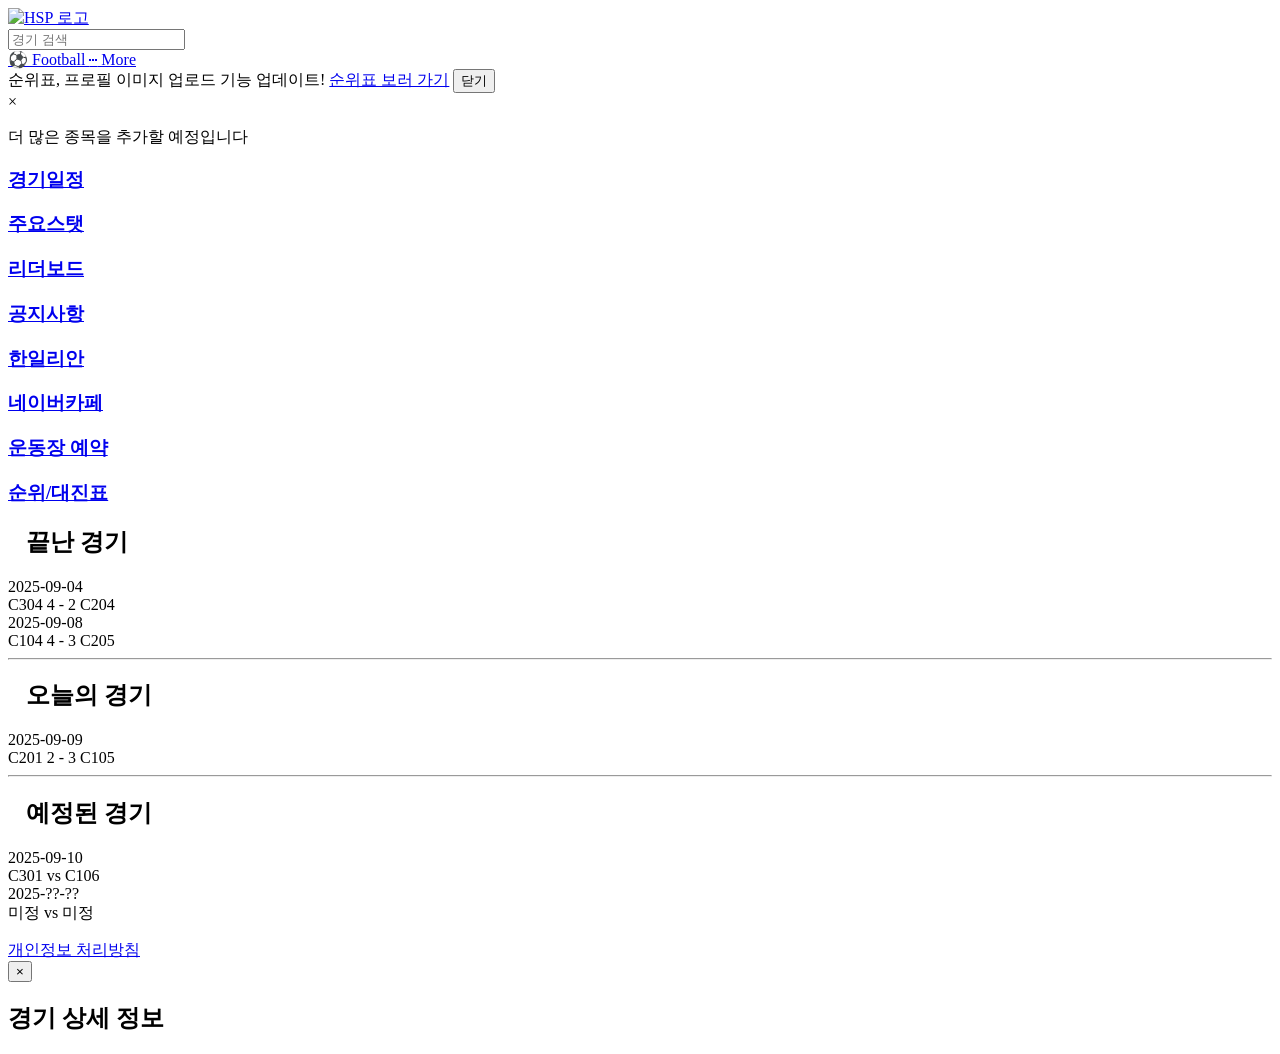
==== commit e9bb70bc: "Update index.html" ====
--- a/index.html
+++ b/index.html
@@ -1,4 +1,3 @@
-
 <!DOCTYPE html>
 <html lang="ko">
 <head>
@@ -490,8 +489,11 @@
 
   
     <!-- 스크립트는 Firebase SDK 로드 후에 실행 -->
-    <script type="module" src="auth.js"></script>
+    <script src="auth-config.js"></script>
+    <script src="auth-manager-core.js"></script>
+    <script src="auth-manager-handlers.js"></script>    
     <script src="script.js"></script>
+    <script src="match-details.js"></script>
     <script src="admin-controller.js"></script>
 </body>
 </html>
